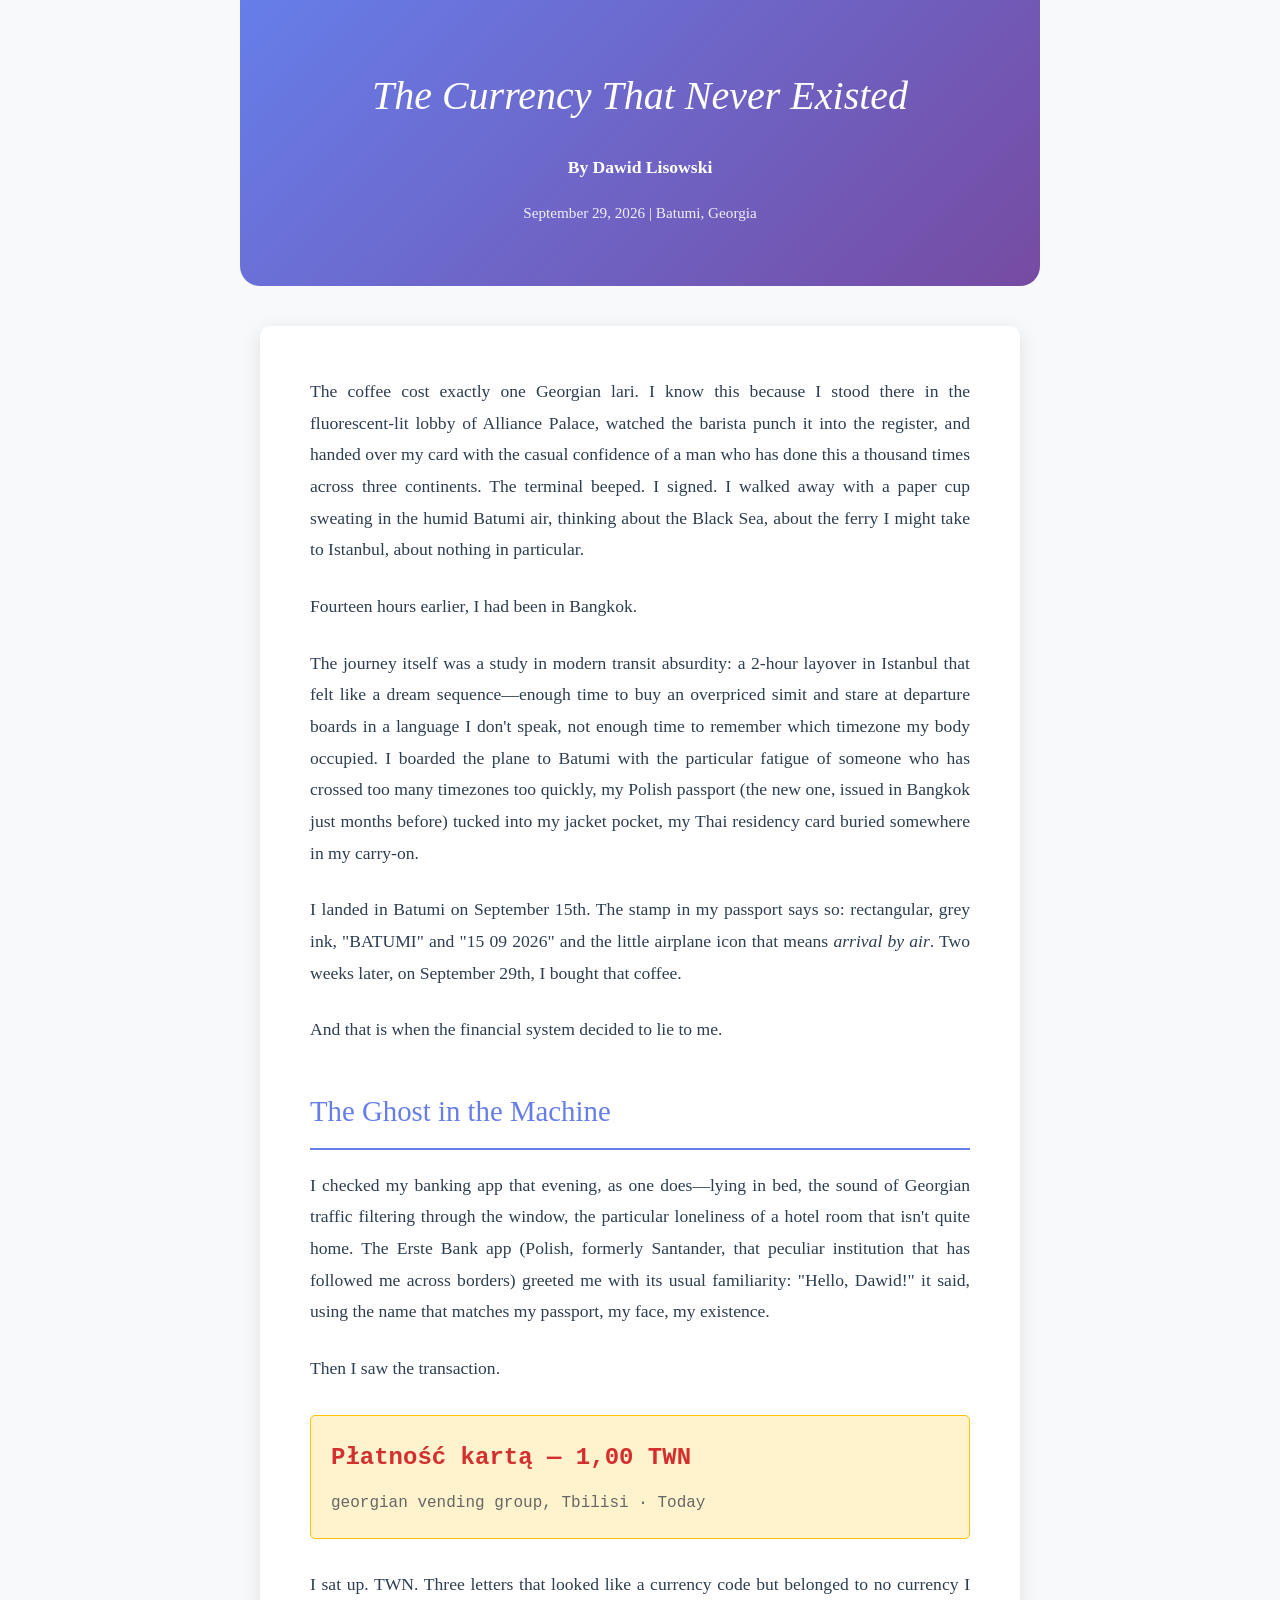
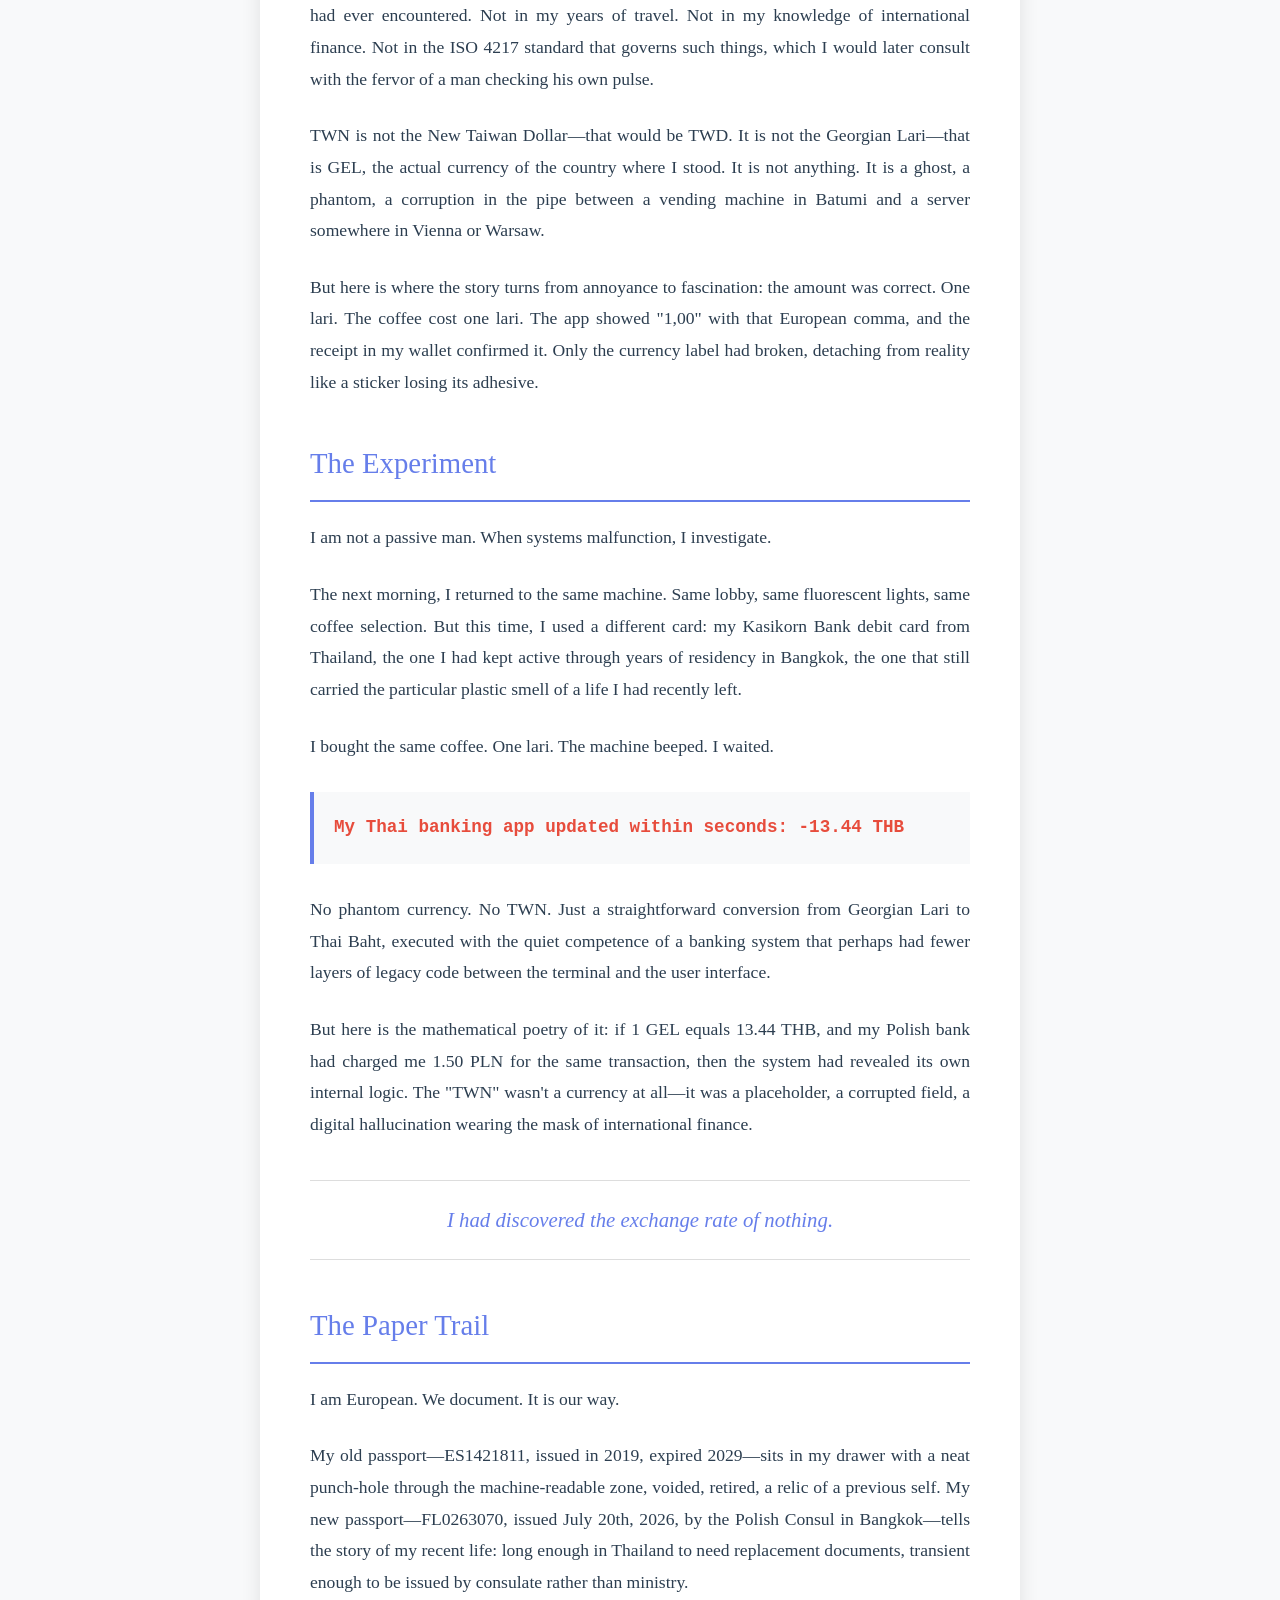
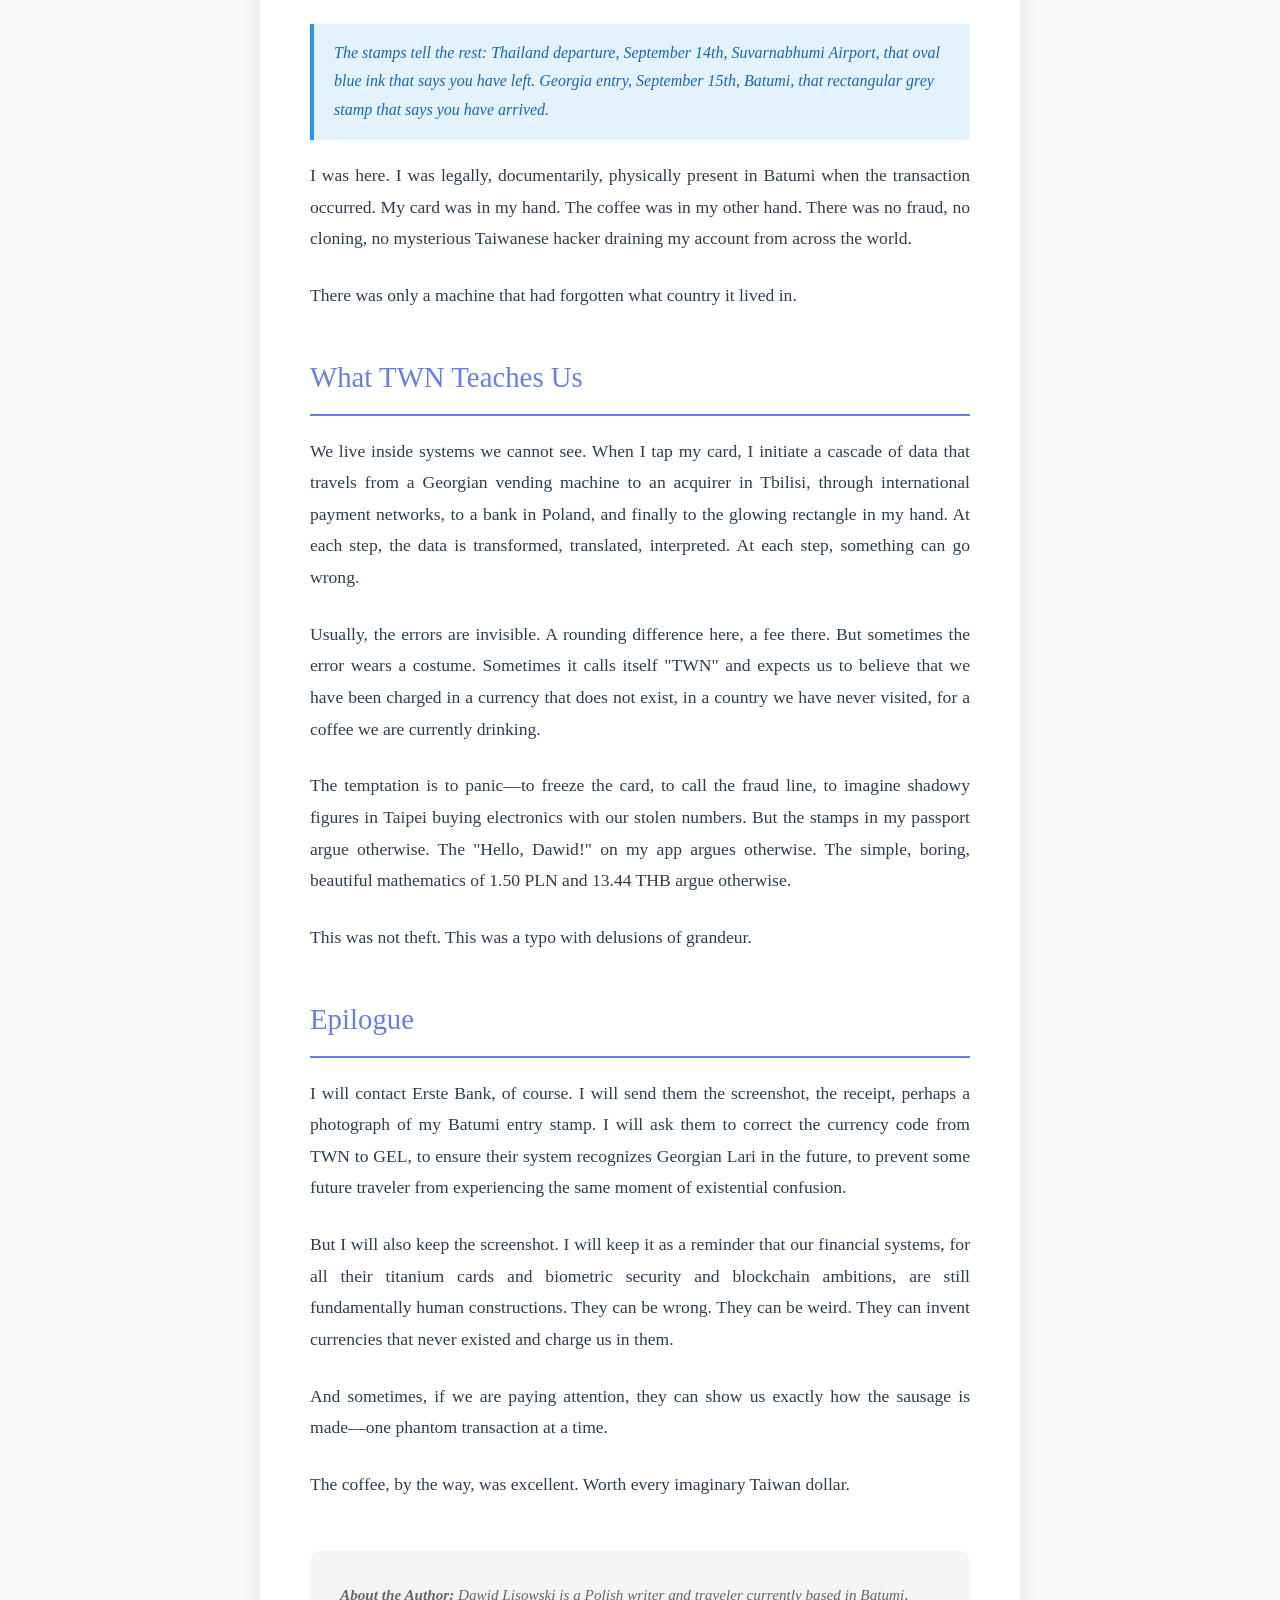
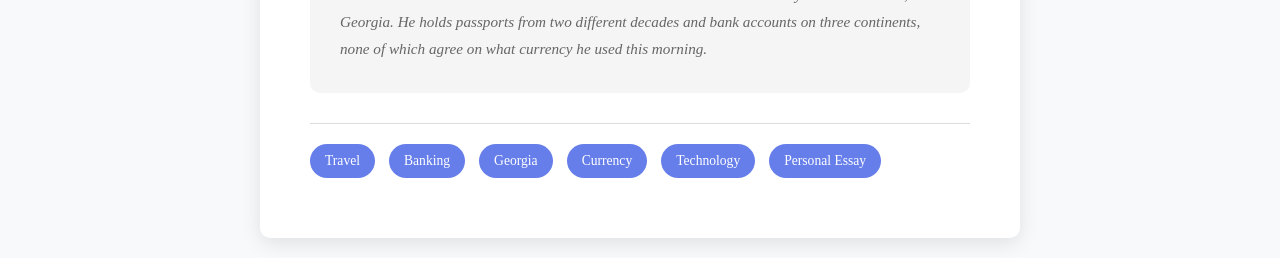
==== CurrencyThatNeverExisted.html @ 257485d3 "Create CurrencyThatNeverExisted.html with personal essay Added a new HTML file detailing a personal " ====
<!DOCTYPE html>
<html lang="en">
<head>
    <meta charset="UTF-8">
    <meta name="viewport" content="width=device-width, initial-scale=1.0">
    <title>The Currency That Never Existed - Dawid Lisowski</title>
    <style>
        * {
            margin: 0;
            padding: 0;
            box-sizing: border-box;
        }
        
        body {
            font-family: Georgia, 'Times New Roman', serif;
            line-height: 1.8;
            color: #2c3e50;
            background: #f8f9fa;
            max-width: 800px;
            margin: 0 auto;
            padding: 20px;
        }
        
        .header {
            text-align: center;
            padding: 60px 20px;
            background: linear-gradient(135deg, #667eea 0%, #764ba2 100%);
            color: white;
            margin: -20px -20px 40px -20px;
            border-radius: 0 0 20px 20px;
        }
        
        .header h1 {
            font-size: 2.5em;
            margin-bottom: 10px;
            font-weight: normal;
            font-style: italic;
        }
        
        .header .meta {
            font-size: 0.95em;
            opacity: 0.9;
            margin-top: 15px;
        }
        
        .header .author {
            font-size: 1.1em;
            margin-top: 20px;
            font-weight: bold;
        }
        
        .content {
            background: white;
            padding: 50px;
            border-radius: 10px;
            box-shadow: 0 5px 20px rgba(0,0,0,0.1);
        }
        
        h2 {
            color: #667eea;
            font-size: 1.8em;
            margin: 40px 0 20px 0;
            font-weight: normal;
            border-bottom: 2px solid #667eea;
            padding-bottom: 10px;
        }
        
        p {
            margin-bottom: 25px;
            text-align: justify;
            font-size: 1.1em;
        }
        
        .highlight-box {
            background: #f8f9fa;
            border-left: 4px solid #667eea;
            padding: 20px;
            margin: 30px 0;
            font-family: 'Courier New', monospace;
            font-size: 1.1em;
            color: #e74c3c;
            font-weight: bold;
        }
        
        .transaction-detail {
            background: #fff3cd;
            border: 1px solid #ffc107;
            border-radius: 5px;
            padding: 20px;
            margin: 30px 0;
            font-family: 'Courier New', monospace;
        }
        
        .transaction-detail .amount {
            font-size: 1.5em;
            color: #d32f2f;
            font-weight: bold;
        }
        
        .transaction-detail .merchant {
            color: #666;
            margin-top: 10px;
        }
        
        .stamp-reference {
            background: #e3f2fd;
            border-left: 4px solid #2196f3;
            padding: 15px 20px;
            margin: 20px 0;
            font-style: italic;
            color: #1565c0;
        }
        
        .pull-quote {
            font-size: 1.3em;
            font-style: italic;
            color: #667eea;
            text-align: center;
            margin: 40px 0;
            padding: 20px;
            border-top: 1px solid #ddd;
            border-bottom: 1px solid #ddd;
        }
        
        .author-bio {
            background: #f5f5f5;
            padding: 30px;
            margin-top: 50px;
            border-radius: 10px;
            font-size: 0.95em;
            color: #666;
            font-style: italic;
        }
        
        .tags {
            margin-top: 30px;
            padding-top: 20px;
            border-top: 1px solid #ddd;
        }
        
        .tag {
            display: inline-block;
            background: #667eea;
            color: white;
            padding: 5px 15px;
            border-radius: 20px;
            font-size: 0.85em;
            margin-right: 10px;
            margin-bottom: 10px;
        }
        
        @media (max-width: 600px) {
            .content {
                padding: 30px 20px;
            }
            
            .header h1 {
                font-size: 1.8em;
            }
            
            body {
                padding: 10px;
            }
        }
    </style>
</head>
<body>
    <div class="header">
        <h1>The Currency That Never Existed</h1>
        <div class="author">By Dawid Lisowski</div>
        <div class="meta">September 29, 2026 | Batumi, Georgia</div>
    </div>
    
    <div class="content">
        <p>The coffee cost exactly one Georgian lari. I know this because I stood there in the fluorescent-lit lobby of Alliance Palace, watched the barista punch it into the register, and handed over my card with the casual confidence of a man who has done this a thousand times across three continents. The terminal beeped. I signed. I walked away with a paper cup sweating in the humid Batumi air, thinking about the Black Sea, about the ferry I might take to Istanbul, about nothing in particular.</p>
        
        <p>Fourteen hours earlier, I had been in Bangkok.</p>
        
        <p>The journey itself was a study in modern transit absurdity: a 2-hour layover in Istanbul that felt like a dream sequence—enough time to buy an overpriced simit and stare at departure boards in a language I don't speak, not enough time to remember which timezone my body occupied. I boarded the plane to Batumi with the particular fatigue of someone who has crossed too many timezones too quickly, my Polish passport (the new one, issued in Bangkok just months before) tucked into my jacket pocket, my Thai residency card buried somewhere in my carry-on.</p>
        
        <p>I landed in Batumi on September 15th. The stamp in my passport says so: rectangular, grey ink, "BATUMI" and "15 09 2026" and the little airplane icon that means <em>arrival by air</em>. Two weeks later, on September 29th, I bought that coffee.</p>
        
        <p>And that is when the financial system decided to lie to me.</p>
        
        <h2>The Ghost in the Machine</h2>
        
        <p>I checked my banking app that evening, as one does—lying in bed, the sound of Georgian traffic filtering through the window, the particular loneliness of a hotel room that isn't quite home. The Erste Bank app (Polish, formerly Santander, that peculiar institution that has followed me across borders) greeted me with its usual familiarity: "Hello, Dawid!" it said, using the name that matches my passport, my face, my existence.</p>
        
        <p>Then I saw the transaction.</p>
        
        <div class="transaction-detail">
            <div class="amount">Płatność kartą — 1,00 TWN</div>
            <div class="merchant">georgian vending group, Tbilisi · Today</div>
        </div>
        
        <p>I sat up. TWN. Three letters that looked like a currency code but belonged to no currency I had ever encountered. Not in my years of travel. Not in my knowledge of international finance. Not in the ISO 4217 standard that governs such things, which I would later consult with the fervor of a man checking his own pulse.</p>
        
        <p>TWN is not the New Taiwan Dollar—that would be TWD. It is not the Georgian Lari—that is GEL, the actual currency of the country where I stood. It is not anything. It is a ghost, a phantom, a corruption in the pipe between a vending machine in Batumi and a server somewhere in Vienna or Warsaw.</p>
        
        <p>But here is where the story turns from annoyance to fascination: the amount was correct. One lari. The coffee cost one lari. The app showed "1,00" with that European comma, and the receipt in my wallet confirmed it. Only the currency label had broken, detaching from reality like a sticker losing its adhesive.</p>
        
        <h2>The Experiment</h2>
        
        <p>I am not a passive man. When systems malfunction, I investigate.</p>
        
        <p>The next morning, I returned to the same machine. Same lobby, same fluorescent lights, same coffee selection. But this time, I used a different card: my Kasikorn Bank debit card from Thailand, the one I had kept active through years of residency in Bangkok, the one that still carried the particular plastic smell of a life I had recently left.</p>
        
        <p>I bought the same coffee. One lari. The machine beeped. I waited.</p>
        
        <div class="highlight-box">
            My Thai banking app updated within seconds: -13.44 THB
        </div>
        
        <p>No phantom currency. No TWN. Just a straightforward conversion from Georgian Lari to Thai Baht, executed with the quiet competence of a banking system that perhaps had fewer layers of legacy code between the terminal and the user interface.</p>
        
        <p>But here is the mathematical poetry of it: if 1 GEL equals 13.44 THB, and my Polish bank had charged me 1.50 PLN for the same transaction, then the system had revealed its own internal logic. The "TWN" wasn't a currency at all—it was a placeholder, a corrupted field, a digital hallucination wearing the mask of international finance.</p>
        
        <div class="pull-quote">
            I had discovered the exchange rate of nothing.
        </div>
        
        <h2>The Paper Trail</h2>
        
        <p>I am European. We document. It is our way.</p>
        
        <p>My old passport—ES1421811, issued in 2019, expired 2029—sits in my drawer with a neat punch-hole through the machine-readable zone, voided, retired, a relic of a previous self. My new passport—FL0263070, issued July 20th, 2026, by the Polish Consul in Bangkok—tells the story of my recent life: long enough in Thailand to need replacement documents, transient enough to be issued by consulate rather than ministry.</p>
        
        <div class="stamp-reference">
            The stamps tell the rest: Thailand departure, September 14th, Suvarnabhumi Airport, that oval blue ink that says <em>you have left</em>. Georgia entry, September 15th, Batumi, that rectangular grey stamp that says <em>you have arrived</em>.
        </div>
        
        <p>I was here. I was legally, documentarily, physically present in Batumi when the transaction occurred. My card was in my hand. The coffee was in my other hand. There was no fraud, no cloning, no mysterious Taiwanese hacker draining my account from across the world.</p>
        
        <p>There was only a machine that had forgotten what country it lived in.</p>
        
        <h2>What TWN Teaches Us</h2>
        
        <p>We live inside systems we cannot see. When I tap my card, I initiate a cascade of data that travels from a Georgian vending machine to an acquirer in Tbilisi, through international payment networks, to a bank in Poland, and finally to the glowing rectangle in my hand. At each step, the data is transformed, translated, interpreted. At each step, something can go wrong.</p>
        
        <p>Usually, the errors are invisible. A rounding difference here, a fee there. But sometimes the error wears a costume. Sometimes it calls itself "TWN" and expects us to believe that we have been charged in a currency that does not exist, in a country we have never visited, for a coffee we are currently drinking.</p>
        
        <p>The temptation is to panic—to freeze the card, to call the fraud line, to imagine shadowy figures in Taipei buying electronics with our stolen numbers. But the stamps in my passport argue otherwise. The "Hello, Dawid!" on my app argues otherwise. The simple, boring, beautiful mathematics of 1.50 PLN and 13.44 THB argue otherwise.</p>
        
        <p>This was not theft. This was a typo with delusions of grandeur.</p>
        
        <h2>Epilogue</h2>
        
        <p>I will contact Erste Bank, of course. I will send them the screenshot, the receipt, perhaps a photograph of my Batumi entry stamp. I will ask them to correct the currency code from TWN to GEL, to ensure their system recognizes Georgian Lari in the future, to prevent some future traveler from experiencing the same moment of existential confusion.</p>
        
        <p>But I will also keep the screenshot. I will keep it as a reminder that our financial systems, for all their titanium cards and biometric security and blockchain ambitions, are still fundamentally human constructions. They can be wrong. They can be weird. They can invent currencies that never existed and charge us in them.</p>
        
        <p>And sometimes, if we are paying attention, they can show us exactly how the sausage is made—one phantom transaction at a time.</p>
        
        <p>The coffee, by the way, was excellent. Worth every imaginary Taiwan dollar.</p>
        
        <div class="author-bio">
            <strong>About the Author:</strong> Dawid Lisowski is a Polish writer and traveler currently based in Batumi, Georgia. He holds passports from two different decades and bank accounts on three continents, none of which agree on what currency he used this morning.
        </div>
        
        <div class="tags">
            <span class="tag">Travel</span>
            <span class="tag">Banking</span>
            <span class="tag">Georgia</span>
            <span class="tag">Currency</span>
            <span class="tag">Technology</span>
            <span class="tag">Personal Essay</span>
        </div>
    </div>
</body>
</html>
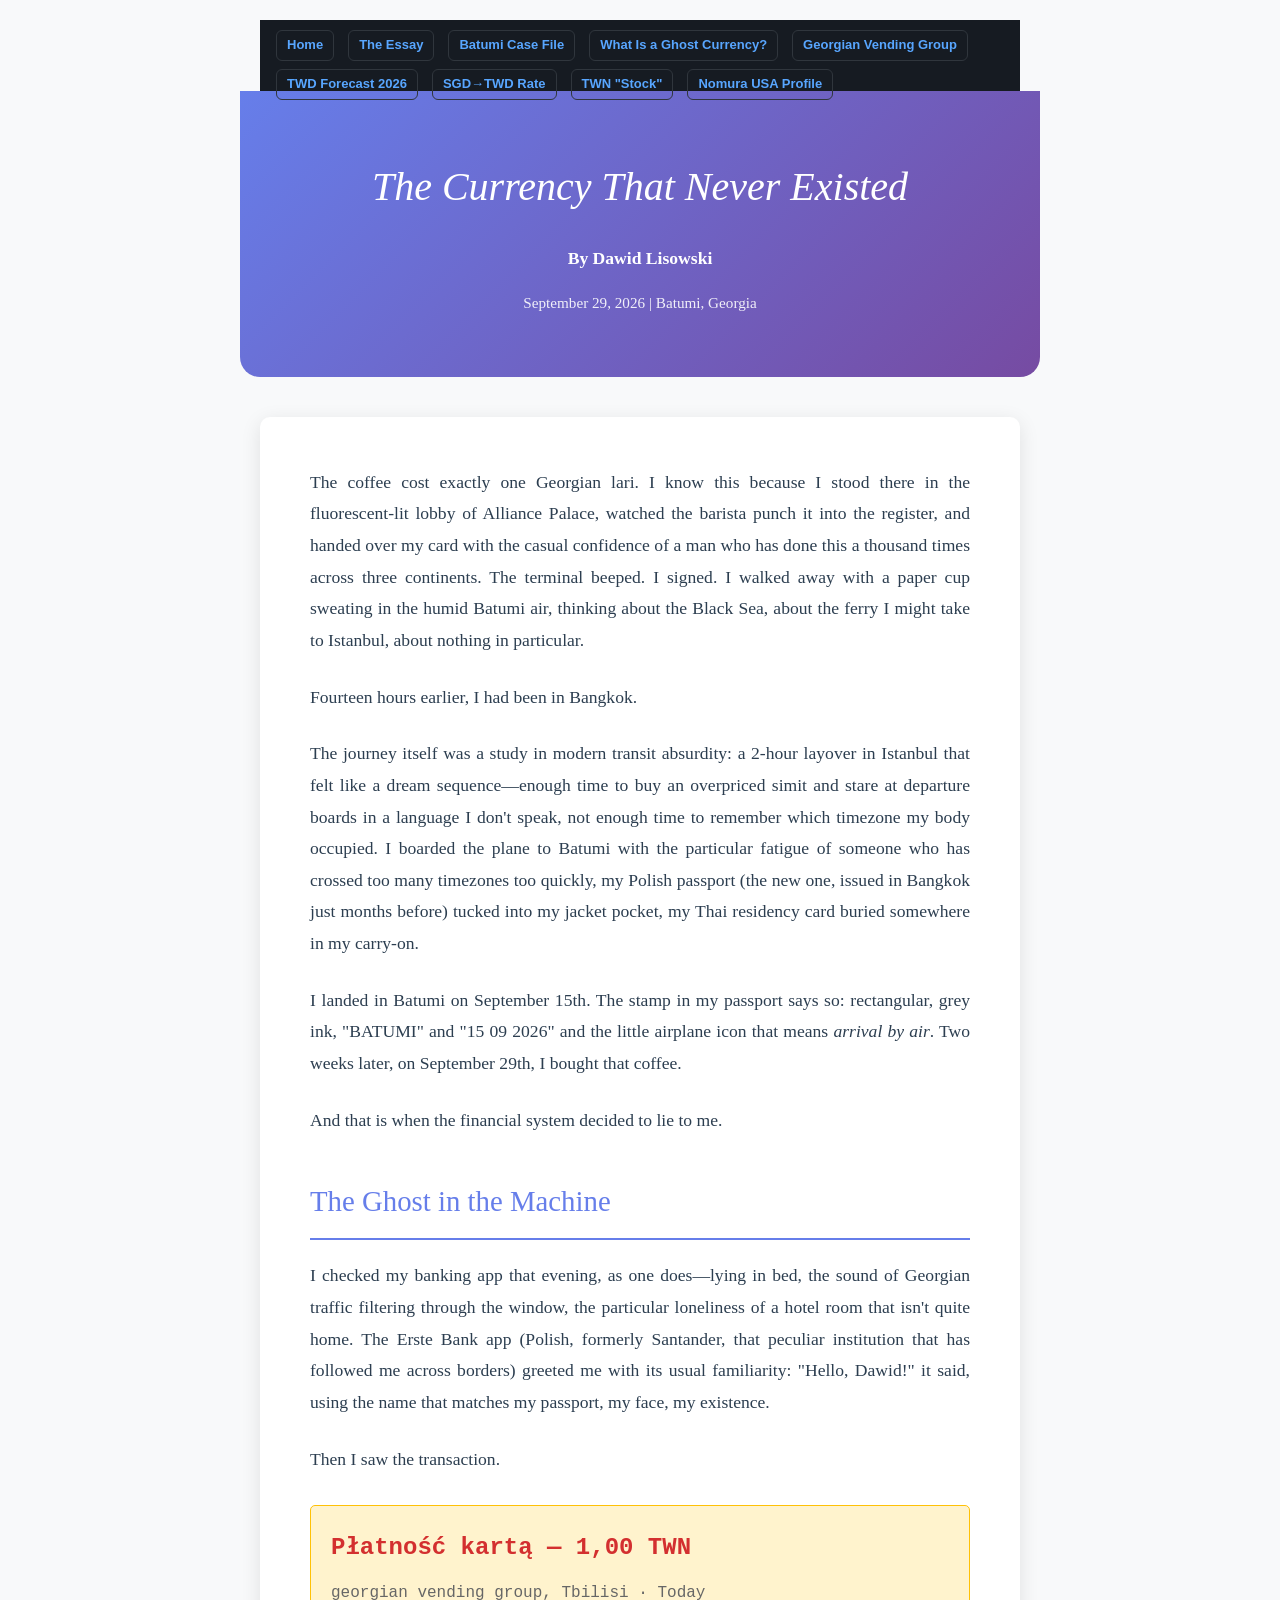
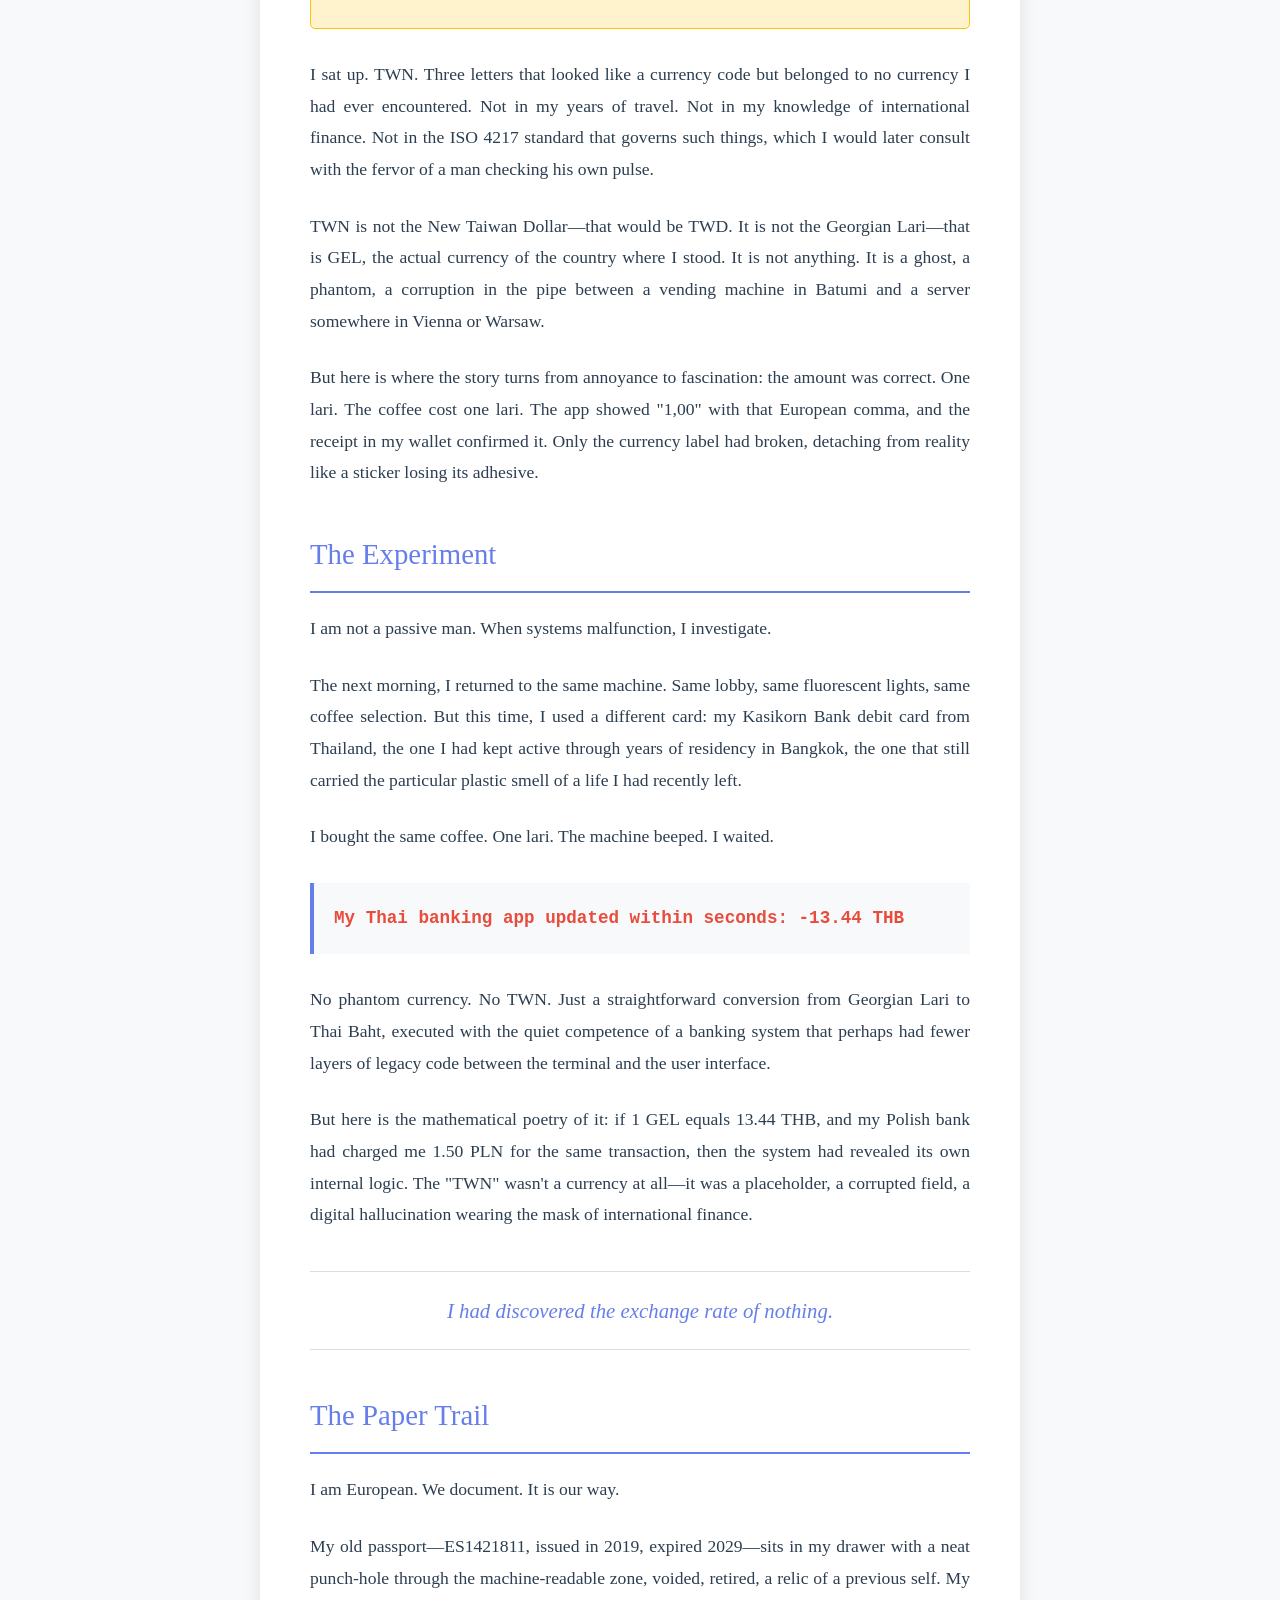
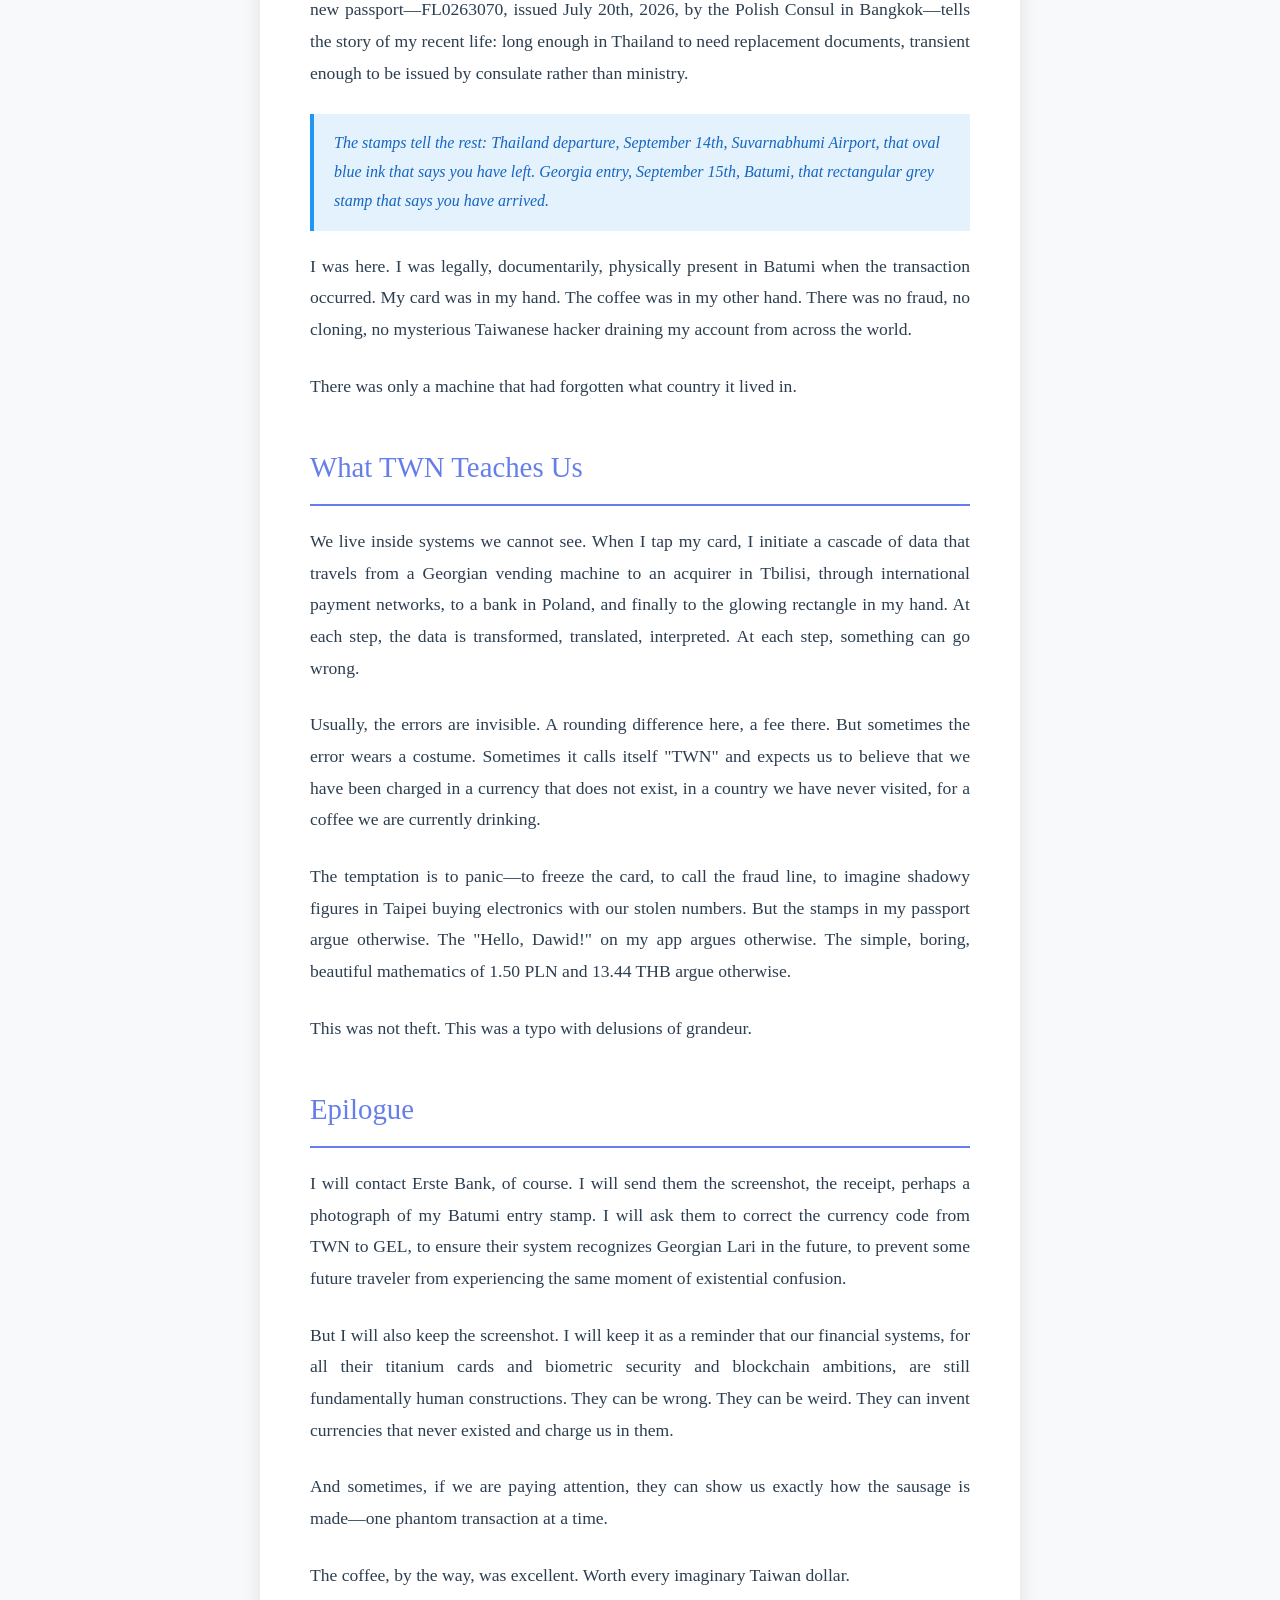
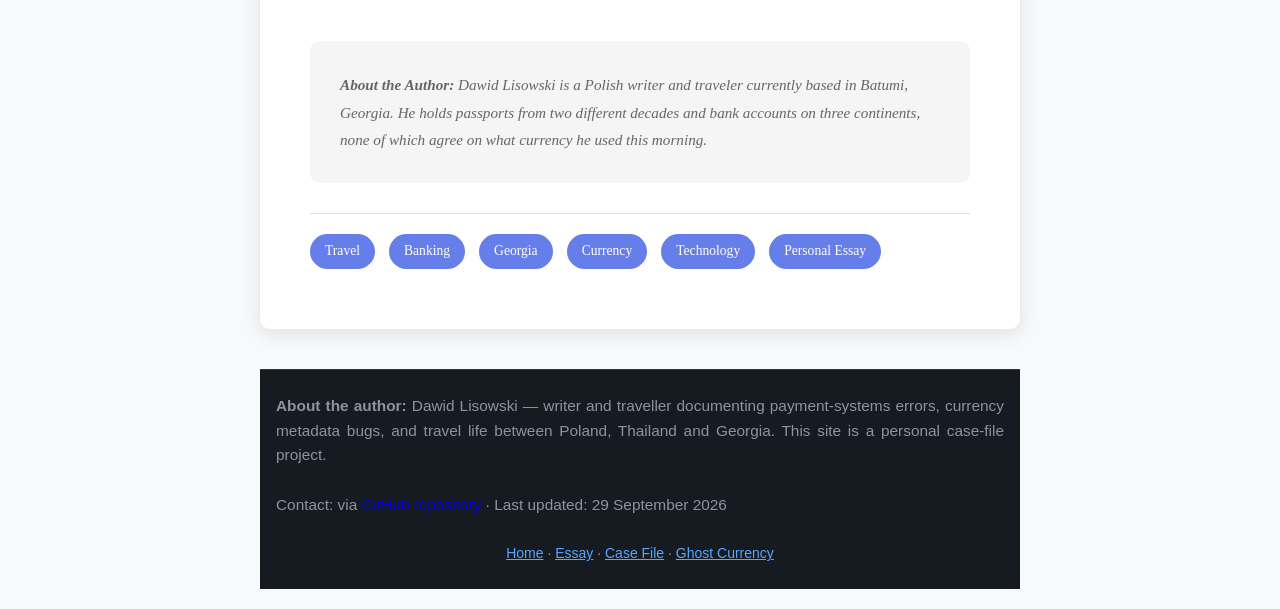
==== commit 41c5e47e: "SEO audit fixes: site-wide nav & internal links (orphan pages), meta descriptions/canonical/lang/vie" ====
--- a/CurrencyThatNeverExisted.html
+++ b/CurrencyThatNeverExisted.html
@@ -1,9 +1,10 @@
 <!DOCTYPE html>
-<html lang="en">
+<html lang="en" lang="en">
 <head>
     <meta charset="UTF-8">
     <meta name="viewport" content="width=device-width, initial-scale=1.0">
     <title>The Currency That Never Existed - Dawid Lisowski</title>
+<link rel="canonical" href="https://dawidmillenium-design.github.io/Newtaiwandollargeorgia/CurrencyThatNeverExisted.html">
     <style>
         * {
             margin: 0;
@@ -165,6 +166,23 @@
     </style>
 </head>
 <body>
+<style>
+.audit-nav{display:flex;flex-wrap:wrap;gap:8px 14px;padding:10px 16px;background:#161b22;border-bottom:1px solid #30363d;font:600 13px/1.6 -apple-system,BlinkMacSystemFont,"Segoe UI",Roboto,Arial,sans-serif;}
+.audit-nav a{color:#58a6ff;text-decoration:none;padding:4px 10px;border-radius:6px;border:1px solid #30363d;}
+.audit-nav a:hover{background:#1f6feb;color:#fff;}
+@media print{.audit-nav{display:none;}}
+</style>
+<nav class="audit-nav" aria-label="Site navigation">
+<a href="/index.html">Home</a>
+<a href="/CurrencyThatNeverExisted.html">The Essay</a>
+<a href="/TheGhostCurrencyofBatumi.html">Batumi Case File</a>
+<a href="/WhatIsGhostCurrency.html">What Is a Ghost Currency?</a>
+<a href="/GeorgianVendingGroupLLC.html">Georgian Vending Group</a>
+<a href="/NewTaiwanDollarForecast2026.html">TWD Forecast 2026</a>
+<a href="/SGDtoTaiwanDollar.html">SGD→TWD Rate</a>
+<a href="/TWNStockPriceLive.html">TWN "Stock"</a>
+<a href="/NomuraAssetManagementUSAInc.html">Nomura USA Profile</a>
+</nav>
     <div class="header">
         <h1>The Currency That Never Existed</h1>
         <div class="author">By Dawid Lisowski</div>
@@ -266,5 +284,10 @@
             <span class="tag">Personal Essay</span>
         </div>
     </div>
+<footer class="audit-footer" style="margin-top:40px;padding:24px 16px;border-top:1px solid #30363d;background:#161b22;color:#8b949e;font:14px/1.6 -apple-system,BlinkMacSystemFont,'Segoe UI',Roboto,Arial,sans-serif;text-align:center;">
+<p><strong>About the author:</strong> Dawid Lisowski — writer and traveller documenting payment-systems errors, currency metadata bugs, and travel life between Poland, Thailand and Georgia. This site is a personal case-file project.</p>
+<p>Contact: via <a href="https://github.com/dawidmillenium-design/Newtaiwandollargeorgia" rel="nofollow noopener" target="_blank">GitHub repository</a> · Last updated: 29 September 2026</p>
+<nav style="margin-top:10px;"><a href="/index.html" style="color:#58a6ff;">Home</a> · <a href="/CurrencyThatNeverExisted.html" style="color:#58a6ff;">Essay</a> · <a href="/TheGhostCurrencyofBatumi.html" style="color:#58a6ff;">Case File</a> · <a href="/WhatIsGhostCurrency.html" style="color:#58a6ff;">Ghost Currency</a></nav>
+</footer>
 </body>
 </html>
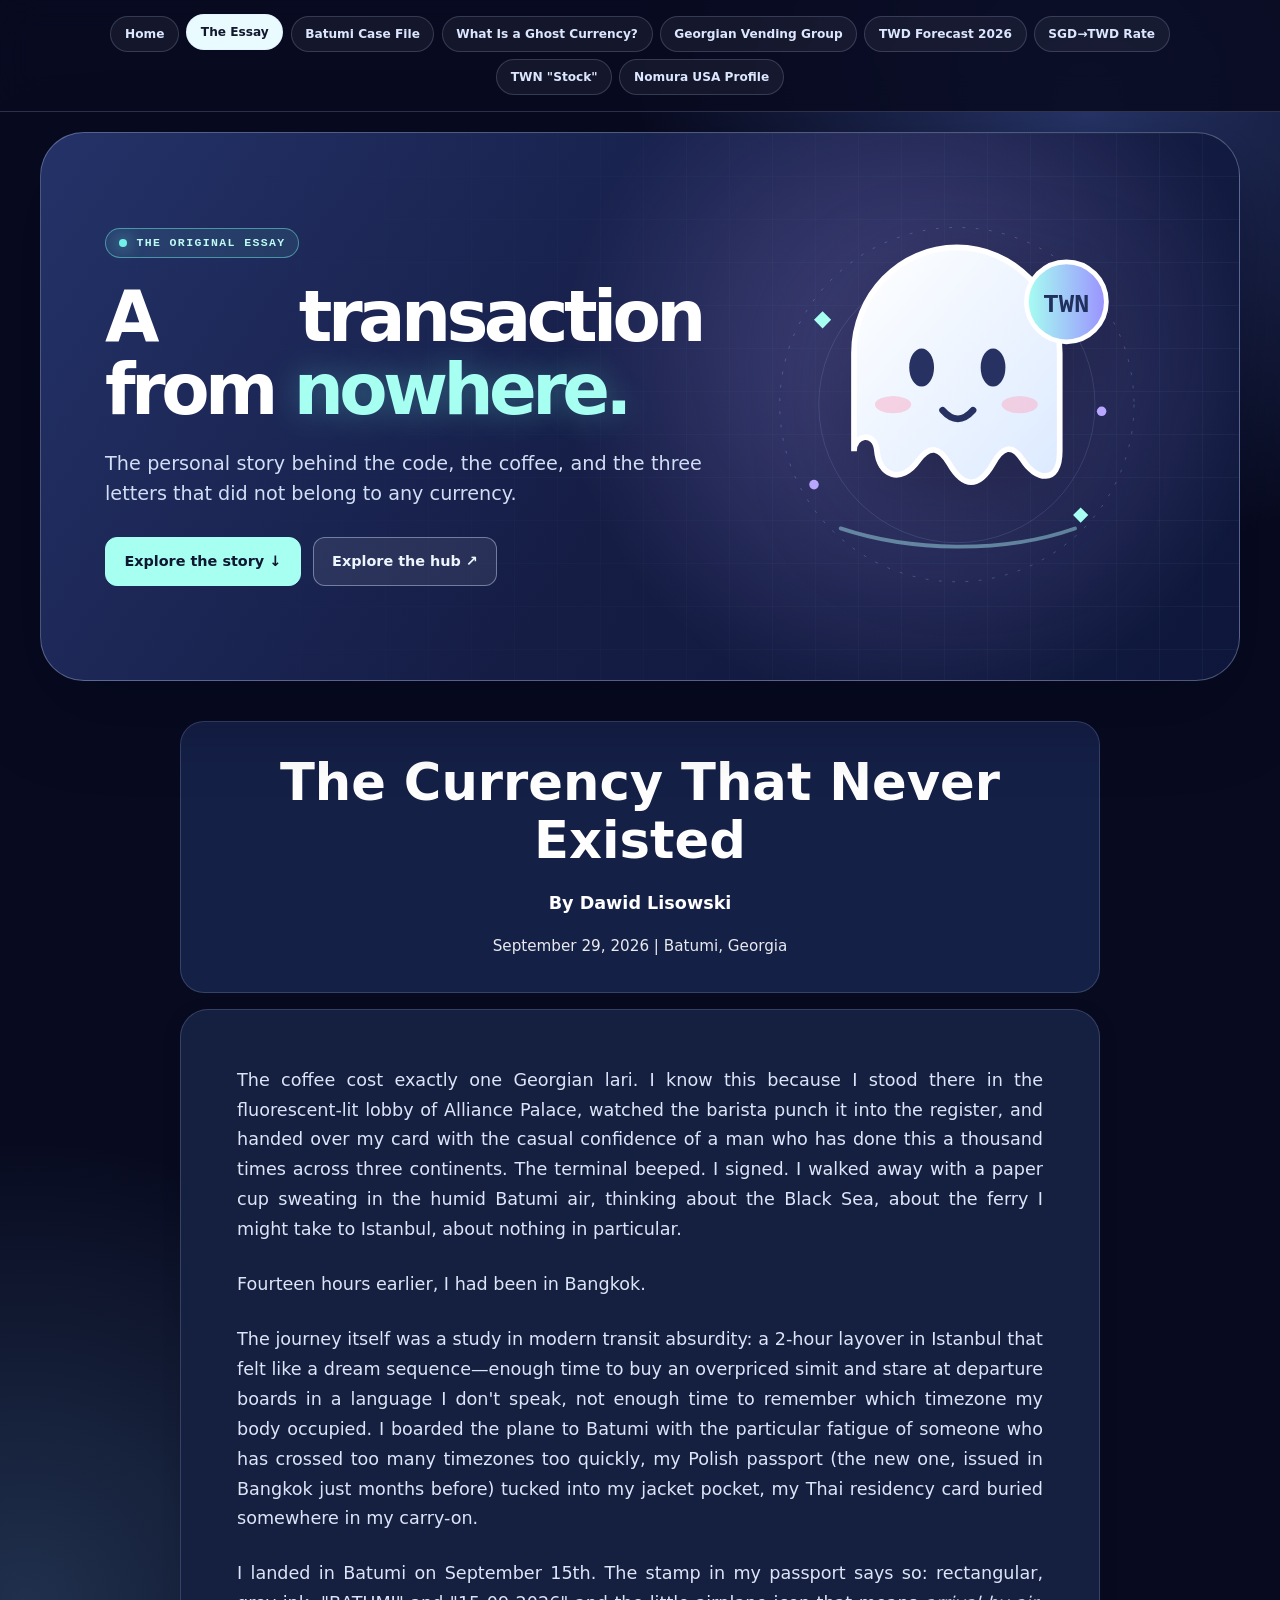
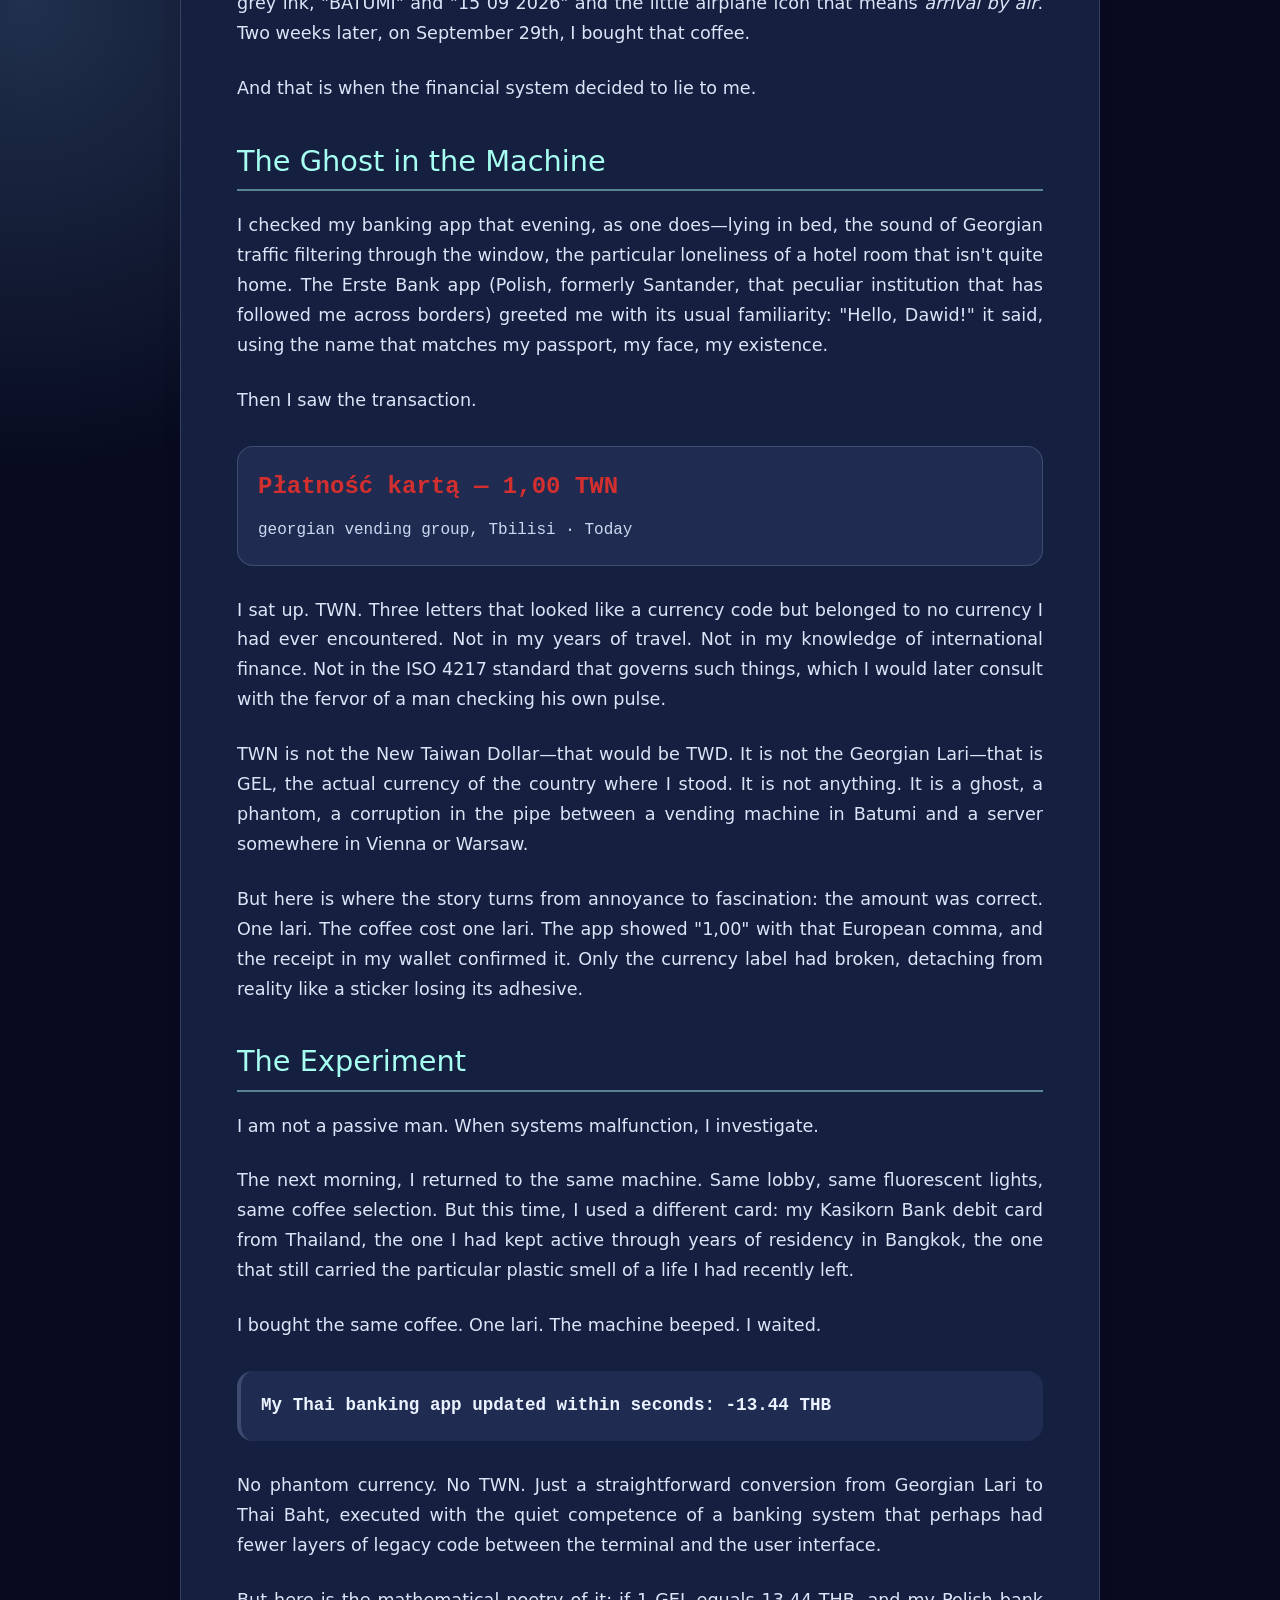
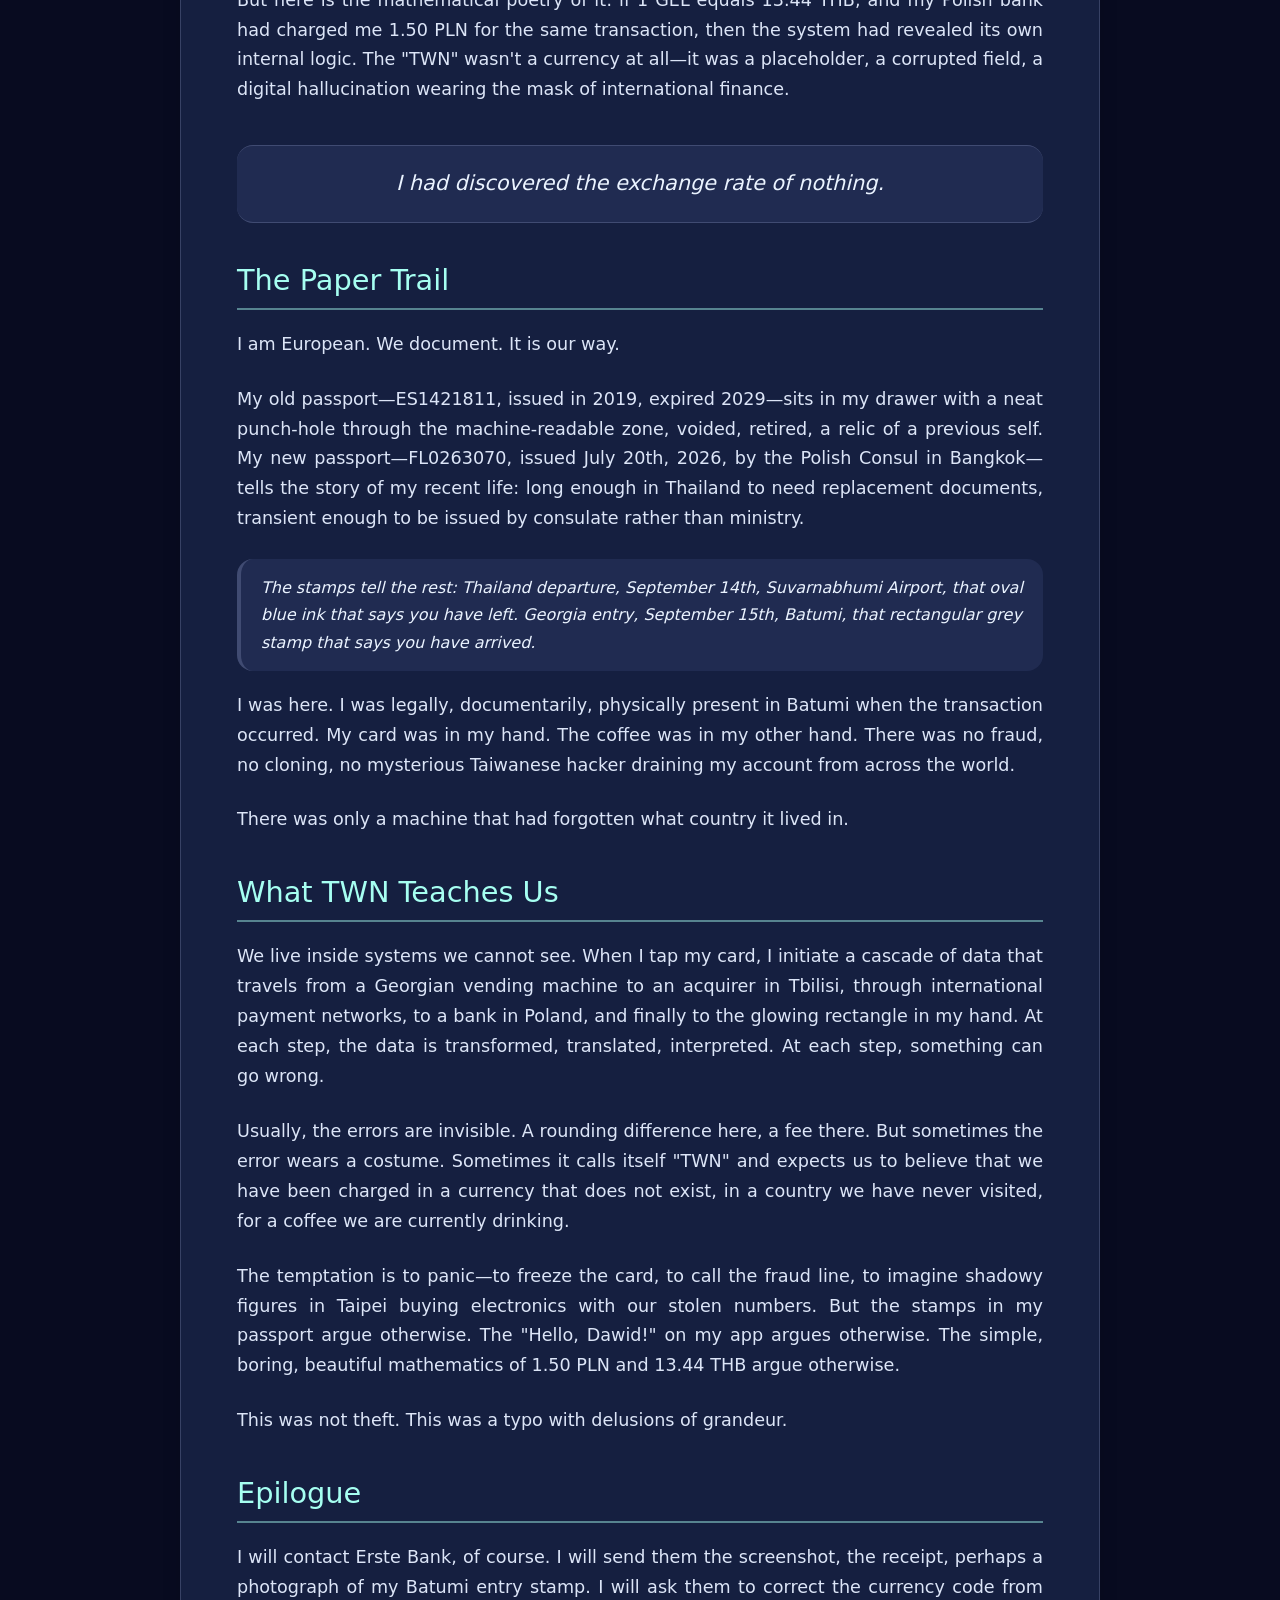
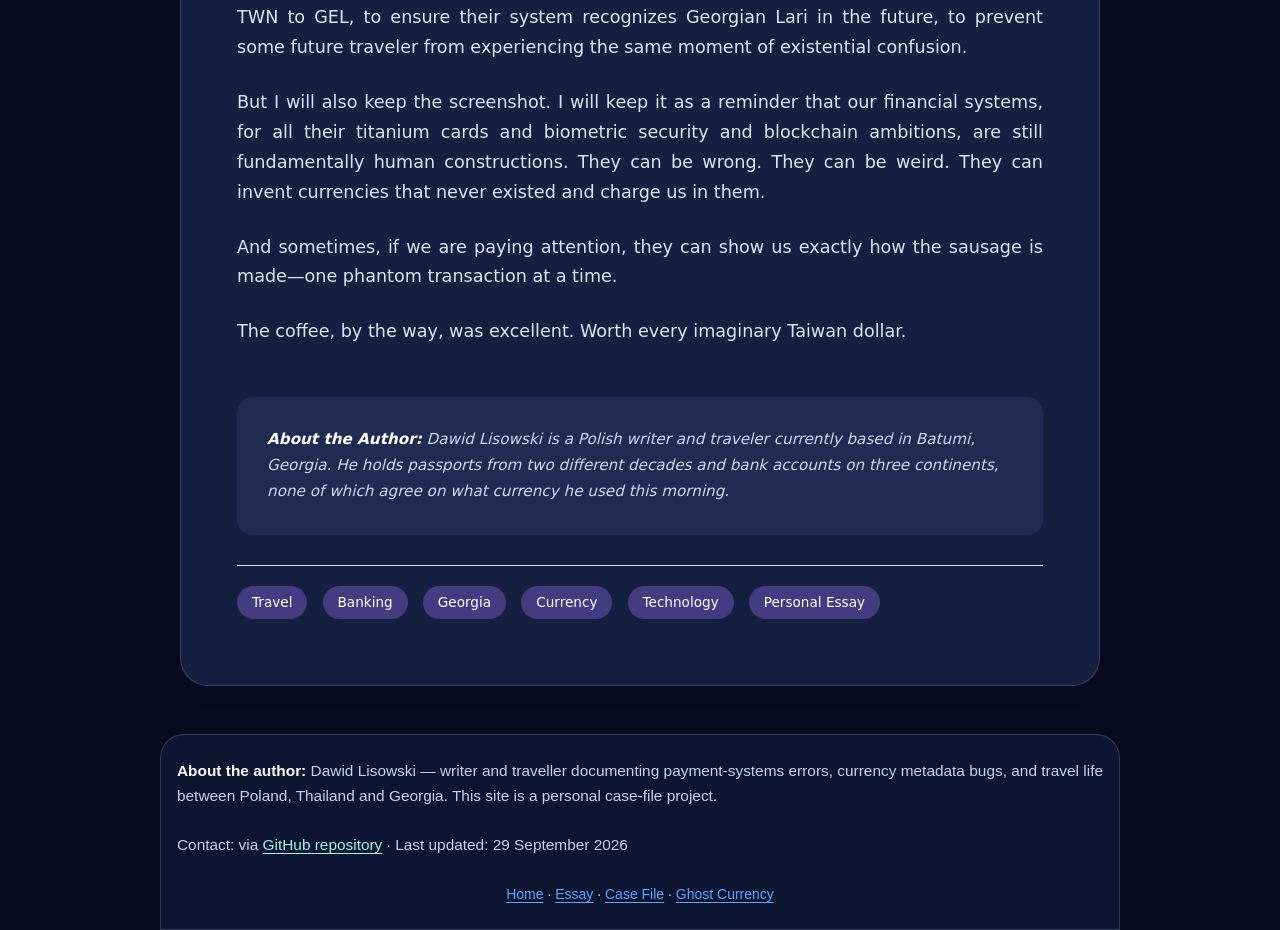
==== commit 281e8bd9: "Redesign all pages with ghost cloud crypto theme" ====
--- a/CurrencyThatNeverExisted.html
+++ b/CurrencyThatNeverExisted.html
@@ -164,8 +164,9 @@
             }
         }
     </style>
+<link rel="stylesheet" href="https://dawidmillenium-design.github.io/Newtaiwandollargeorgia/ghost-cloud.css">
 </head>
-<body>
+<body class="ghost-theme">
 <style>
 .audit-nav{display:flex;flex-wrap:wrap;gap:8px 14px;padding:10px 16px;background:#161b22;border-bottom:1px solid #30363d;font:600 13px/1.6 -apple-system,BlinkMacSystemFont,"Segoe UI",Roboto,Arial,sans-serif;}
 .audit-nav a{color:#58a6ff;text-decoration:none;padding:4px 10px;border-radius:6px;border:1px solid #30363d;}
@@ -173,16 +174,20 @@
 @media print{.audit-nav{display:none;}}
 </style>
 <nav class="audit-nav" aria-label="Site navigation">
-<a href="/index.html">Home</a>
-<a href="/CurrencyThatNeverExisted.html">The Essay</a>
-<a href="/TheGhostCurrencyofBatumi.html">Batumi Case File</a>
-<a href="/WhatIsGhostCurrency.html">What Is a Ghost Currency?</a>
-<a href="/GeorgianVendingGroupLLC.html">Georgian Vending Group</a>
-<a href="/NewTaiwanDollarForecast2026.html">TWD Forecast 2026</a>
-<a href="/SGDtoTaiwanDollar.html">SGD→TWD Rate</a>
-<a href="/TWNStockPriceLive.html">TWN "Stock"</a>
-<a href="/NomuraAssetManagementUSAInc.html">Nomura USA Profile</a>
+<a href="https://dawidmillenium-design.github.io/Newtaiwandollargeorgia/index.html">Home</a>
+<a href="https://dawidmillenium-design.github.io/Newtaiwandollargeorgia/CurrencyThatNeverExisted.html" aria-current="page">The Essay</a>
+<a href="https://dawidmillenium-design.github.io/Newtaiwandollargeorgia/TheGhostCurrencyofBatumi.html">Batumi Case File</a>
+<a href="https://dawidmillenium-design.github.io/Newtaiwandollargeorgia/WhatIsGhostCurrency.html">What Is a Ghost Currency?</a>
+<a href="https://dawidmillenium-design.github.io/Newtaiwandollargeorgia/GeorgianVendingGroupLLC.html">Georgian Vending Group</a>
+<a href="https://dawidmillenium-design.github.io/Newtaiwandollargeorgia/NewTaiwanDollarForecast2026.html">TWD Forecast 2026</a>
+<a href="https://dawidmillenium-design.github.io/Newtaiwandollargeorgia/SGDtoTaiwanDollar.html">SGD→TWD Rate</a>
+<a href="https://dawidmillenium-design.github.io/Newtaiwandollargeorgia/TWNStockPriceLive.html">TWN "Stock"</a>
+<a href="https://dawidmillenium-design.github.io/Newtaiwandollargeorgia/NomuraAssetManagementUSAInc.html">Nomura USA Profile</a>
 </nav>
+<a class="ghost-skip" href="#story">Skip to content</a>
+<section class="ghost-hero" aria-label="Site introduction"><div class="ghost-copy"><p class="ghost-eyebrow">THE ORIGINAL ESSAY</p><p class="ghost-title">A transaction from <em>nowhere.</em></p><p class="ghost-lead">The personal story behind the code, the coffee, and the three letters that did not belong to any currency.</p><div class="ghost-actions"><a href="#story">Explore the story ↓</a><a href="https://dawidmillenium-design.github.io/Newtaiwandollargeorgia/index.html">Explore the hub ↗</a></div></div><div class="ghost-art" aria-hidden="true"><svg viewBox="0 0 420 440" xmlns="http://www.w3.org/2000/svg"><defs><linearGradient id="ghost-fill" x1="0" y1="0" x2="1" y2="1"><stop stop-color="#fff"/><stop offset="1" stop-color="#dceaff"/></linearGradient><linearGradient id="coin-fill" x1="0" x2="1"><stop stop-color="#a6fff1"/><stop offset="1" stop-color="#9b91ff"/></linearGradient></defs><circle cx="213" cy="218" r="186" fill="none" stroke="#b5c9ff" stroke-opacity=".26" stroke-dasharray="3 11"/><circle cx="213" cy="218" r="145" fill="none" stroke="#b5c9ff" stroke-opacity=".15"/><path d="M105 267V164c0-61 48-111 108-111s108 50 108 111v103c0 36-26 30-39 9-11-17-21-14-31 4-15 26-31 26-46 0-10-17-20-20-32-4-19 27-42 16-44-10-2-20-24-17-24 1Z" fill="url(#ghost-fill)" stroke="#fff" stroke-width="6"/><ellipse cx="176" cy="179" rx="13" ry="20" fill="#273263"/><ellipse cx="251" cy="179" rx="13" ry="20" fill="#273263"/><path d="M198 224q16 18 32 0" fill="none" stroke="#273263" stroke-linecap="round" stroke-width="7"/><ellipse cx="146" cy="218" rx="19" ry="9" fill="#f7b9d1" opacity=".6"/><ellipse cx="279" cy="218" rx="19" ry="9" fill="#f7b9d1" opacity=".6"/><circle cx="328" cy="110" r="42" fill="url(#coin-fill)" stroke="#fff" stroke-width="5"/><text x="328" y="121" text-anchor="middle" font-family="ui-monospace,monospace" font-size="27" font-weight="900" fill="#20305c">TWN</text><path d="m63 129 9 9 9-9-9-9zM335 334l8 8 8-8-8-8z" fill="#a6fff1"/><circle cx="63" cy="302" r="5" fill="#b8a6ff"/><circle cx="365" cy="225" r="5" fill="#b8a6ff"/><path d="M91 348c72 24 169 27 246 0" fill="none" stroke="#9ddde7" stroke-width="4" stroke-linecap="round" opacity=".5"/></svg></div></section>
+<div id="story"></div>
+
     <div class="header">
         <h1>The Currency That Never Existed</h1>
         <div class="author">By Dawid Lisowski</div>
@@ -287,7 +292,7 @@
 <footer class="audit-footer" style="margin-top:40px;padding:24px 16px;border-top:1px solid #30363d;background:#161b22;color:#8b949e;font:14px/1.6 -apple-system,BlinkMacSystemFont,'Segoe UI',Roboto,Arial,sans-serif;text-align:center;">
 <p><strong>About the author:</strong> Dawid Lisowski — writer and traveller documenting payment-systems errors, currency metadata bugs, and travel life between Poland, Thailand and Georgia. This site is a personal case-file project.</p>
 <p>Contact: via <a href="https://github.com/dawidmillenium-design/Newtaiwandollargeorgia" rel="nofollow noopener" target="_blank">GitHub repository</a> · Last updated: 29 September 2026</p>
-<nav style="margin-top:10px;"><a href="/index.html" style="color:#58a6ff;">Home</a> · <a href="/CurrencyThatNeverExisted.html" style="color:#58a6ff;">Essay</a> · <a href="/TheGhostCurrencyofBatumi.html" style="color:#58a6ff;">Case File</a> · <a href="/WhatIsGhostCurrency.html" style="color:#58a6ff;">Ghost Currency</a></nav>
+<nav style="margin-top:10px;"><a href="https://dawidmillenium-design.github.io/Newtaiwandollargeorgia/index.html" style="color:#58a6ff;">Home</a> · <a href="https://dawidmillenium-design.github.io/Newtaiwandollargeorgia/CurrencyThatNeverExisted.html" style="color:#58a6ff;">Essay</a> · <a href="https://dawidmillenium-design.github.io/Newtaiwandollargeorgia/TheGhostCurrencyofBatumi.html" style="color:#58a6ff;">Case File</a> · <a href="https://dawidmillenium-design.github.io/Newtaiwandollargeorgia/WhatIsGhostCurrency.html" style="color:#58a6ff;">Ghost Currency</a></nav>
 </footer>
 </body>
 </html>
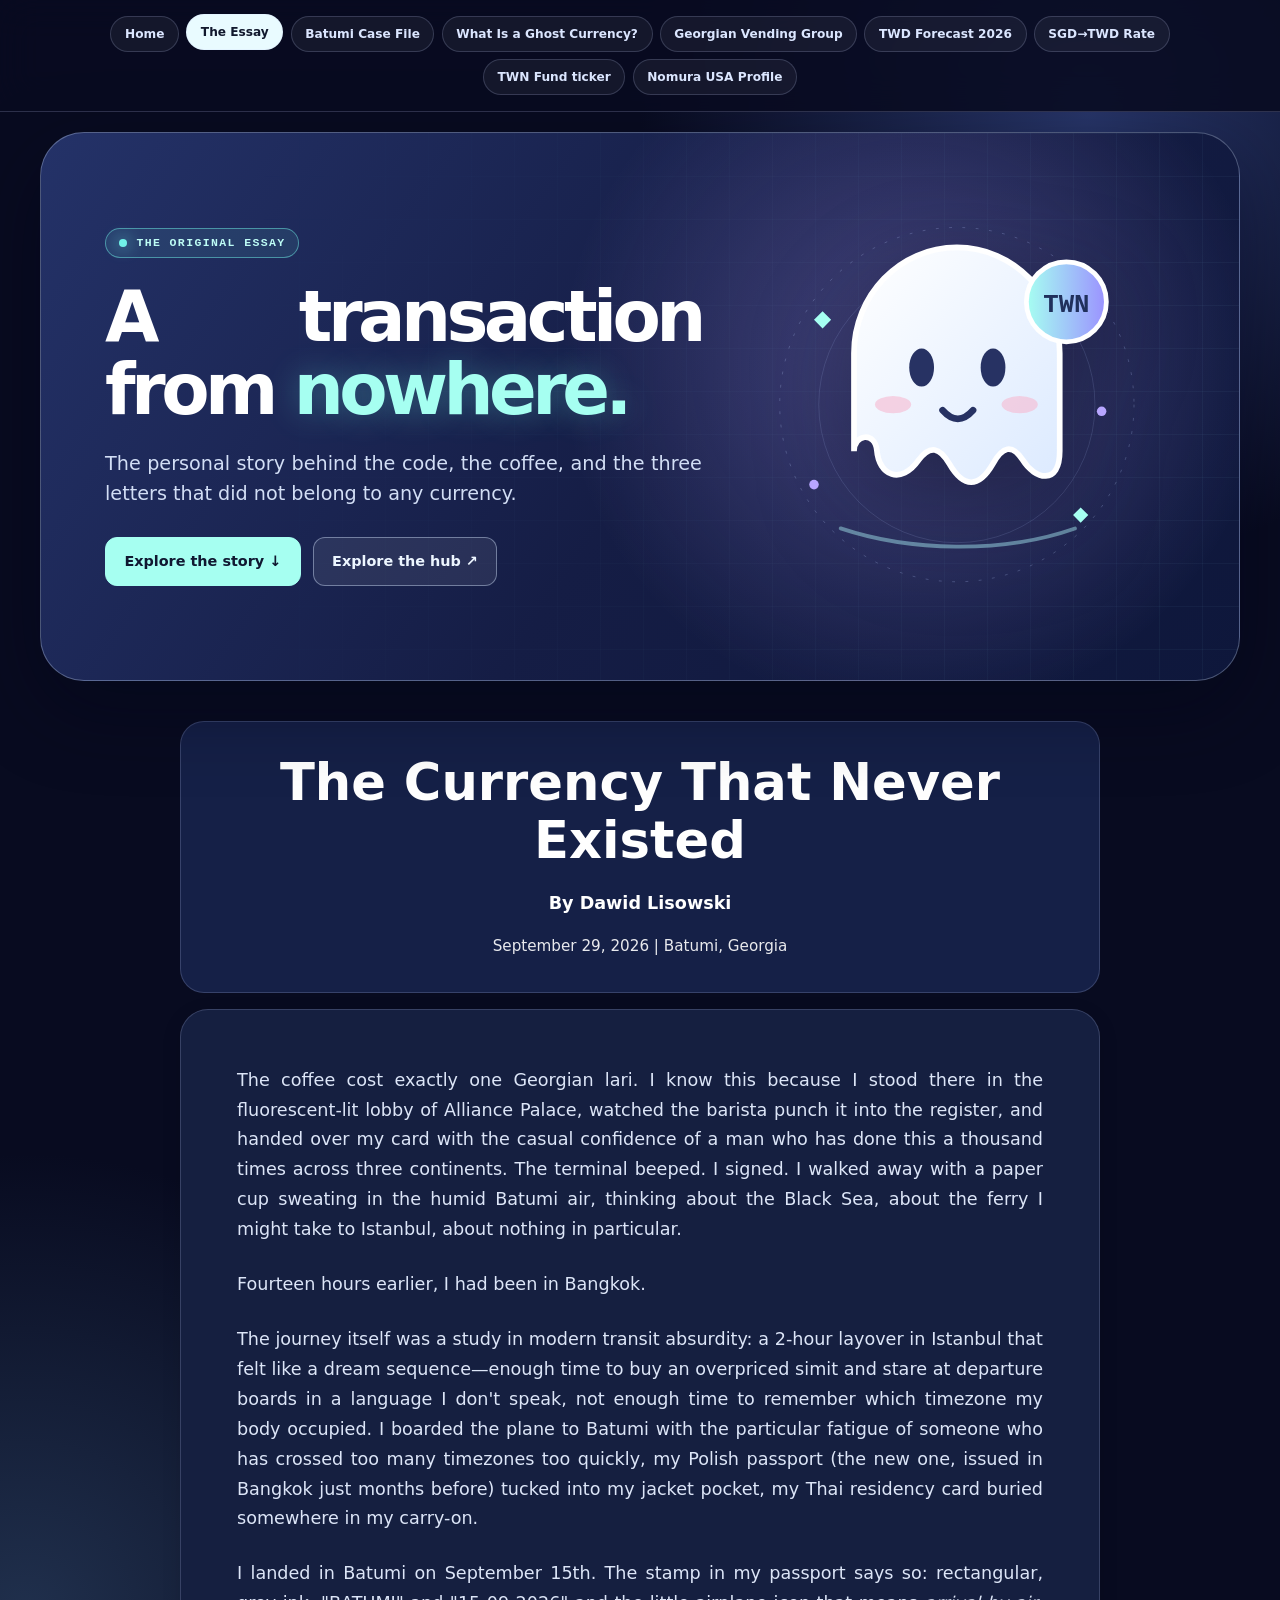
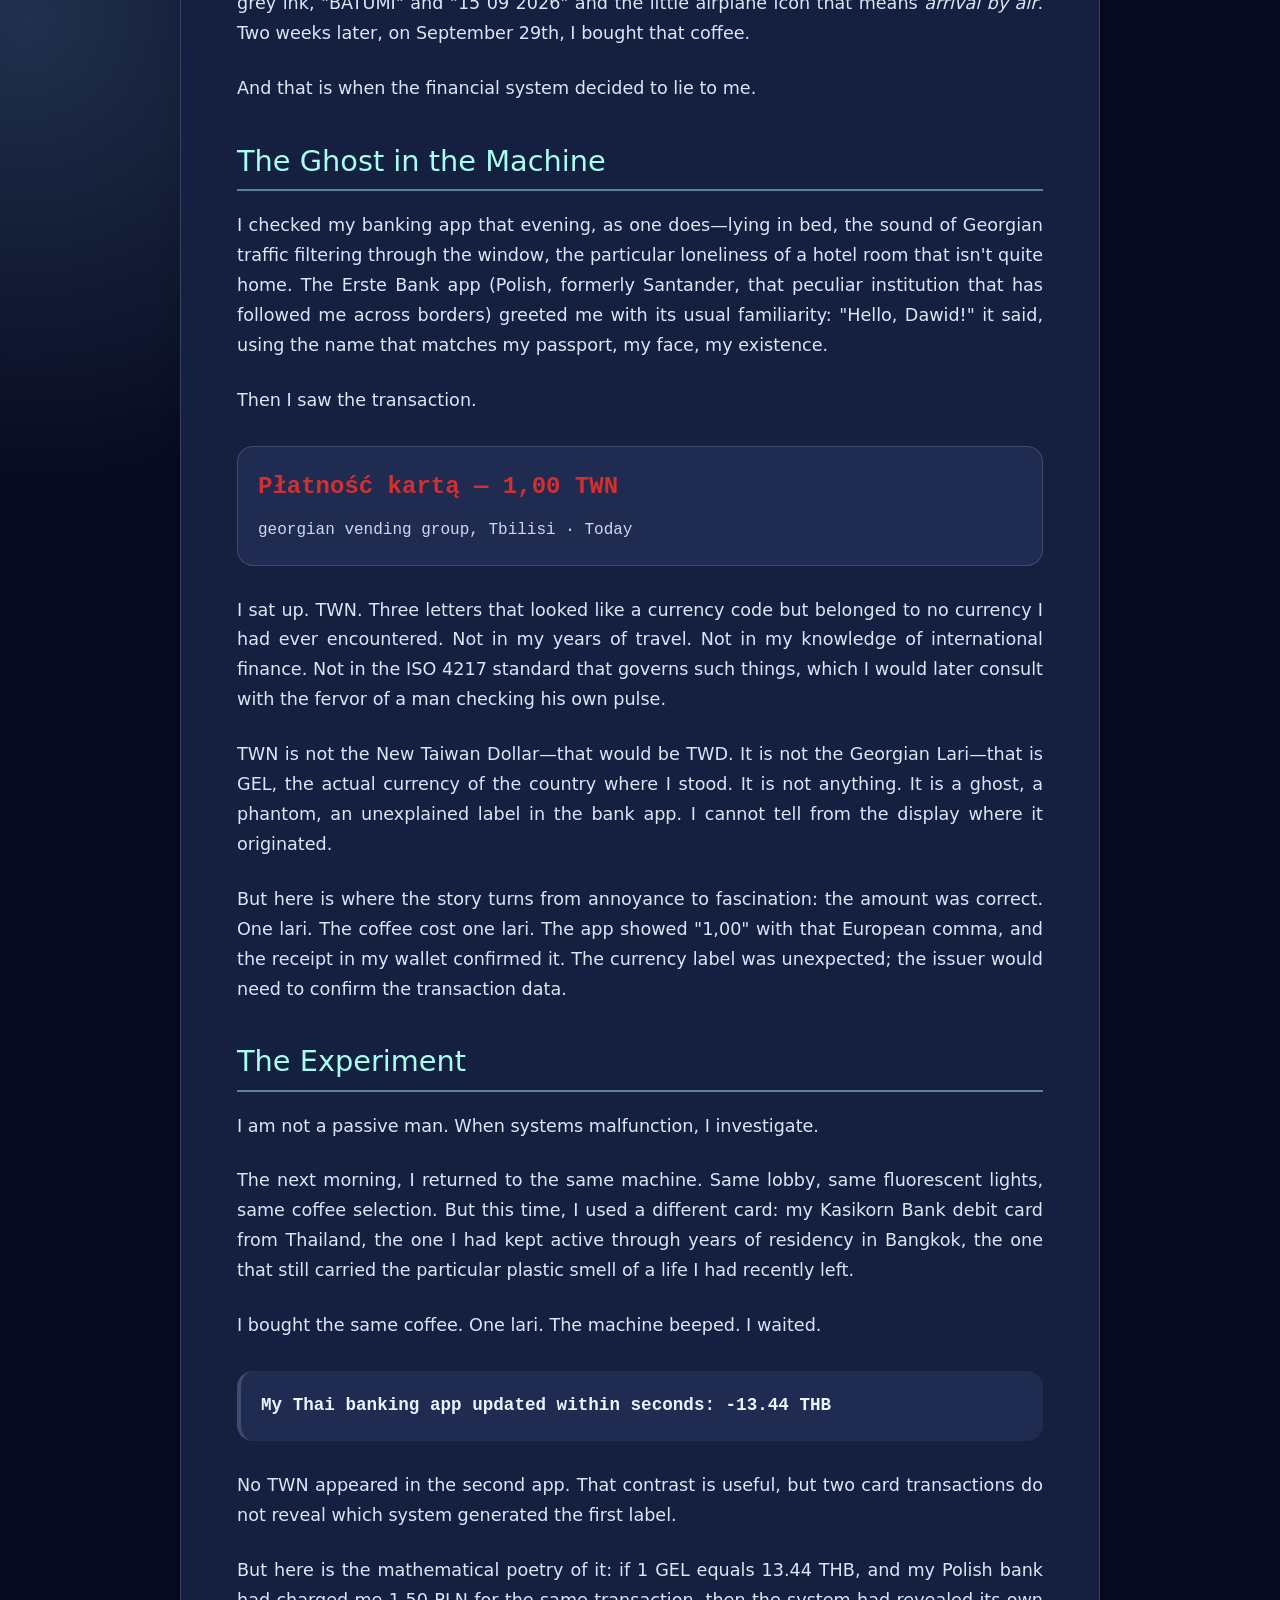
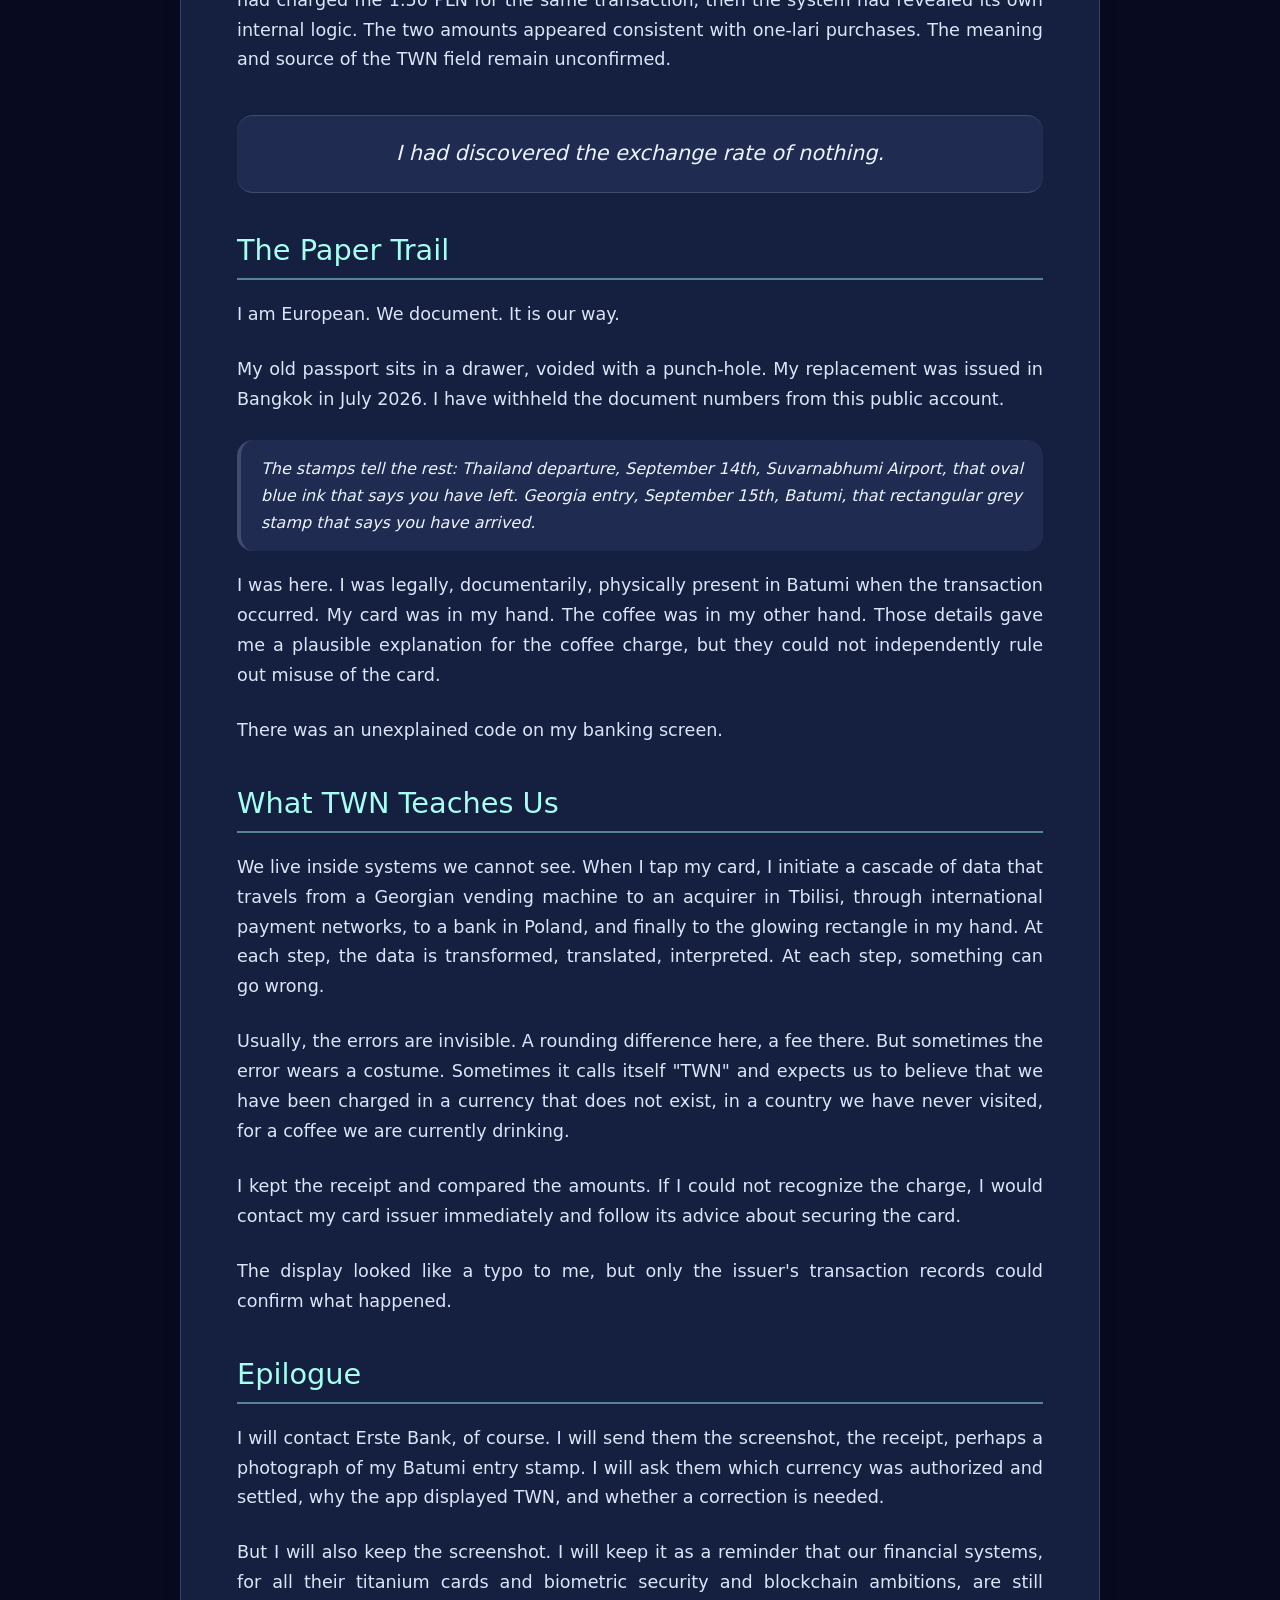
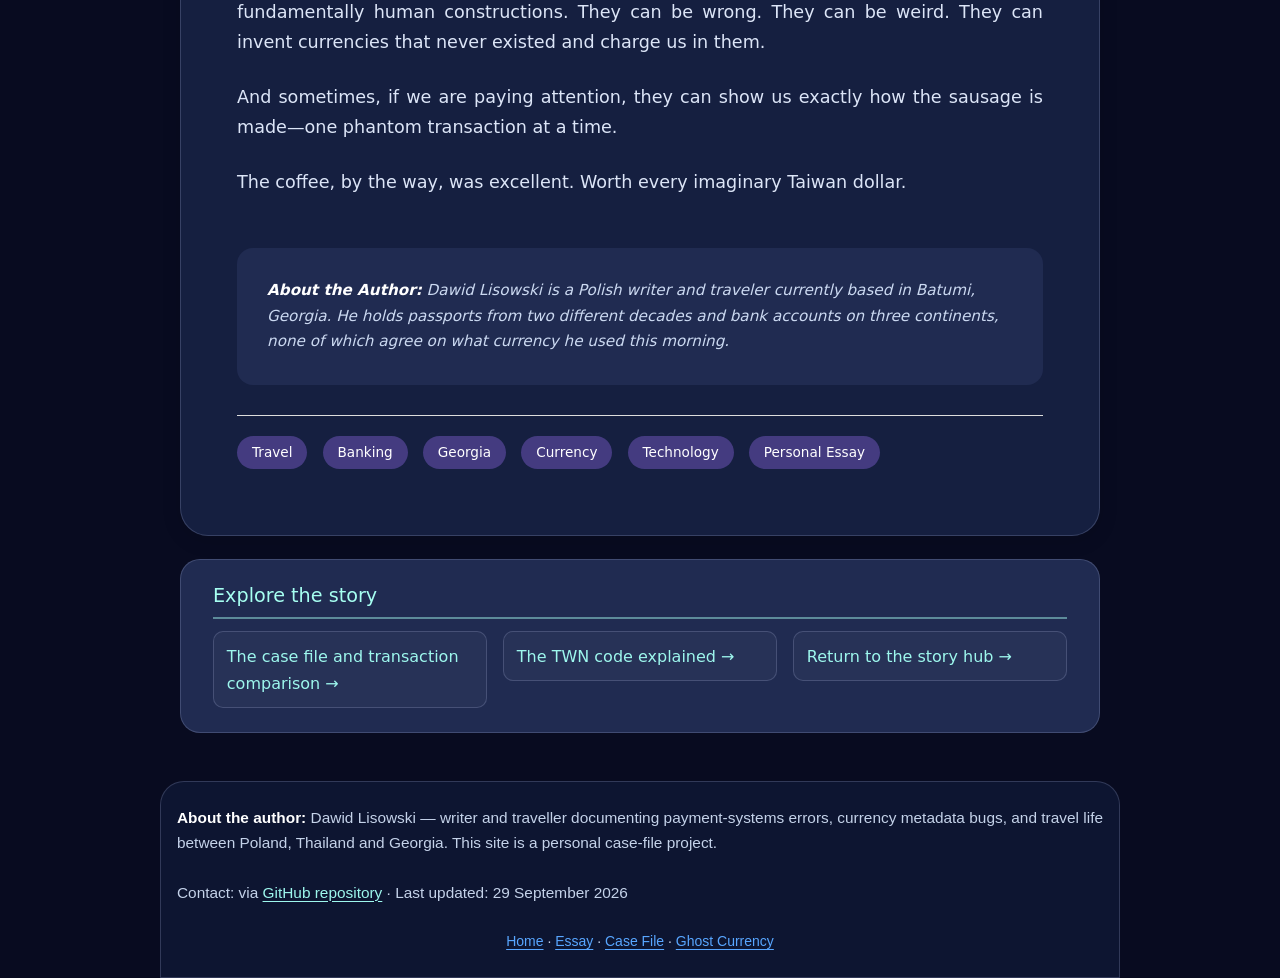
==== commit da21b9b6: "Improve currency case accuracy, privacy, and article navigation" ====
--- a/CurrencyThatNeverExisted.html
+++ b/CurrencyThatNeverExisted.html
@@ -165,6 +165,7 @@
         }
     </style>
 <link rel="stylesheet" href="https://dawidmillenium-design.github.io/Newtaiwandollargeorgia/ghost-cloud.css">
+<script type="application/ld+json">{"@context":"https://schema.org","@type":"Article","headline":"The Currency That Never Existed","author":{"@type":"Person","name":"Dawid Lisowski"},"mainEntityOfPage":"https://dawidmillenium-design.github.io/Newtaiwandollargeorgia/CurrencyThatNeverExisted.html","dateModified":"2026-09-29"}</script>
 </head>
 <body class="ghost-theme">
 <style>
@@ -181,7 +182,7 @@
 <a href="https://dawidmillenium-design.github.io/Newtaiwandollargeorgia/GeorgianVendingGroupLLC.html">Georgian Vending Group</a>
 <a href="https://dawidmillenium-design.github.io/Newtaiwandollargeorgia/NewTaiwanDollarForecast2026.html">TWD Forecast 2026</a>
 <a href="https://dawidmillenium-design.github.io/Newtaiwandollargeorgia/SGDtoTaiwanDollar.html">SGD→TWD Rate</a>
-<a href="https://dawidmillenium-design.github.io/Newtaiwandollargeorgia/TWNStockPriceLive.html">TWN "Stock"</a>
+<a href="https://dawidmillenium-design.github.io/Newtaiwandollargeorgia/TWNStockPriceLive.html">TWN Fund ticker</a>
 <a href="https://dawidmillenium-design.github.io/Newtaiwandollargeorgia/NomuraAssetManagementUSAInc.html">Nomura USA Profile</a>
 </nav>
 <a class="ghost-skip" href="#story">Skip to content</a>
@@ -218,9 +219,9 @@
         
         <p>I sat up. TWN. Three letters that looked like a currency code but belonged to no currency I had ever encountered. Not in my years of travel. Not in my knowledge of international finance. Not in the ISO 4217 standard that governs such things, which I would later consult with the fervor of a man checking his own pulse.</p>
         
-        <p>TWN is not the New Taiwan Dollar—that would be TWD. It is not the Georgian Lari—that is GEL, the actual currency of the country where I stood. It is not anything. It is a ghost, a phantom, a corruption in the pipe between a vending machine in Batumi and a server somewhere in Vienna or Warsaw.</p>
-        
-        <p>But here is where the story turns from annoyance to fascination: the amount was correct. One lari. The coffee cost one lari. The app showed "1,00" with that European comma, and the receipt in my wallet confirmed it. Only the currency label had broken, detaching from reality like a sticker losing its adhesive.</p>
+        <p>TWN is not the New Taiwan Dollar—that would be TWD. It is not the Georgian Lari—that is GEL, the actual currency of the country where I stood. It is not anything. It is a ghost, a phantom, an unexplained label in the bank app. I cannot tell from the display where it originated.</p>
+        
+        <p>But here is where the story turns from annoyance to fascination: the amount was correct. One lari. The coffee cost one lari. The app showed "1,00" with that European comma, and the receipt in my wallet confirmed it. The currency label was unexpected; the issuer would need to confirm the transaction data.</p>
         
         <h2>The Experiment</h2>
         
@@ -234,9 +235,9 @@
             My Thai banking app updated within seconds: -13.44 THB
         </div>
         
-        <p>No phantom currency. No TWN. Just a straightforward conversion from Georgian Lari to Thai Baht, executed with the quiet competence of a banking system that perhaps had fewer layers of legacy code between the terminal and the user interface.</p>
-        
-        <p>But here is the mathematical poetry of it: if 1 GEL equals 13.44 THB, and my Polish bank had charged me 1.50 PLN for the same transaction, then the system had revealed its own internal logic. The "TWN" wasn't a currency at all—it was a placeholder, a corrupted field, a digital hallucination wearing the mask of international finance.</p>
+        <p>No TWN appeared in the second app. That contrast is useful, but two card transactions do not reveal which system generated the first label.</p>
+        
+        <p>But here is the mathematical poetry of it: if 1 GEL equals 13.44 THB, and my Polish bank had charged me 1.50 PLN for the same transaction, then the system had revealed its own internal logic. The two amounts appeared consistent with one-lari purchases. The meaning and source of the TWN field remain unconfirmed.</p>
         
         <div class="pull-quote">
             I had discovered the exchange rate of nothing.
@@ -246,15 +247,15 @@
         
         <p>I am European. We document. It is our way.</p>
         
-        <p>My old passport—ES1421811, issued in 2019, expired 2029—sits in my drawer with a neat punch-hole through the machine-readable zone, voided, retired, a relic of a previous self. My new passport—FL0263070, issued July 20th, 2026, by the Polish Consul in Bangkok—tells the story of my recent life: long enough in Thailand to need replacement documents, transient enough to be issued by consulate rather than ministry.</p>
+        <p>My old passport sits in a drawer, voided with a punch-hole. My replacement was issued in Bangkok in July 2026. I have withheld the document numbers from this public account.</p>
         
         <div class="stamp-reference">
             The stamps tell the rest: Thailand departure, September 14th, Suvarnabhumi Airport, that oval blue ink that says <em>you have left</em>. Georgia entry, September 15th, Batumi, that rectangular grey stamp that says <em>you have arrived</em>.
         </div>
         
-        <p>I was here. I was legally, documentarily, physically present in Batumi when the transaction occurred. My card was in my hand. The coffee was in my other hand. There was no fraud, no cloning, no mysterious Taiwanese hacker draining my account from across the world.</p>
-        
-        <p>There was only a machine that had forgotten what country it lived in.</p>
+        <p>I was here. I was legally, documentarily, physically present in Batumi when the transaction occurred. My card was in my hand. The coffee was in my other hand. Those details gave me a plausible explanation for the coffee charge, but they could not independently rule out misuse of the card.</p>
+        
+        <p>There was an unexplained code on my banking screen.</p>
         
         <h2>What TWN Teaches Us</h2>
         
@@ -262,13 +263,13 @@
         
         <p>Usually, the errors are invisible. A rounding difference here, a fee there. But sometimes the error wears a costume. Sometimes it calls itself "TWN" and expects us to believe that we have been charged in a currency that does not exist, in a country we have never visited, for a coffee we are currently drinking.</p>
         
-        <p>The temptation is to panic—to freeze the card, to call the fraud line, to imagine shadowy figures in Taipei buying electronics with our stolen numbers. But the stamps in my passport argue otherwise. The "Hello, Dawid!" on my app argues otherwise. The simple, boring, beautiful mathematics of 1.50 PLN and 13.44 THB argue otherwise.</p>
-        
-        <p>This was not theft. This was a typo with delusions of grandeur.</p>
+        <p>I kept the receipt and compared the amounts. If I could not recognize the charge, I would contact my card issuer immediately and follow its advice about securing the card.</p>
+        
+        <p>The display looked like a typo to me, but only the issuer's transaction records could confirm what happened.</p>
         
         <h2>Epilogue</h2>
         
-        <p>I will contact Erste Bank, of course. I will send them the screenshot, the receipt, perhaps a photograph of my Batumi entry stamp. I will ask them to correct the currency code from TWN to GEL, to ensure their system recognizes Georgian Lari in the future, to prevent some future traveler from experiencing the same moment of existential confusion.</p>
+        <p>I will contact Erste Bank, of course. I will send them the screenshot, the receipt, perhaps a photograph of my Batumi entry stamp. I will ask them which currency was authorized and settled, why the app displayed TWN, and whether a correction is needed.</p>
         
         <p>But I will also keep the screenshot. I will keep it as a reminder that our financial systems, for all their titanium cards and biometric security and blockchain ambitions, are still fundamentally human constructions. They can be wrong. They can be weird. They can invent currencies that never existed and charge us in them.</p>
         
@@ -289,6 +290,7 @@
             <span class="tag">Personal Essay</span>
         </div>
     </div>
+<aside class="related-reading" aria-label="Related reading"><h2>Explore the story</h2><ul><li><a href="https://dawidmillenium-design.github.io/Newtaiwandollargeorgia/TheGhostCurrencyofBatumi.html">The case file and transaction comparison →</a></li><li><a href="https://dawidmillenium-design.github.io/Newtaiwandollargeorgia/WhatIsGhostCurrency.html">The TWN code explained →</a></li><li><a href="https://dawidmillenium-design.github.io/Newtaiwandollargeorgia/index.html">Return to the story hub →</a></li></ul></aside>
 <footer class="audit-footer" style="margin-top:40px;padding:24px 16px;border-top:1px solid #30363d;background:#161b22;color:#8b949e;font:14px/1.6 -apple-system,BlinkMacSystemFont,'Segoe UI',Roboto,Arial,sans-serif;text-align:center;">
 <p><strong>About the author:</strong> Dawid Lisowski — writer and traveller documenting payment-systems errors, currency metadata bugs, and travel life between Poland, Thailand and Georgia. This site is a personal case-file project.</p>
 <p>Contact: via <a href="https://github.com/dawidmillenium-design/Newtaiwandollargeorgia" rel="nofollow noopener" target="_blank">GitHub repository</a> · Last updated: 29 September 2026</p>
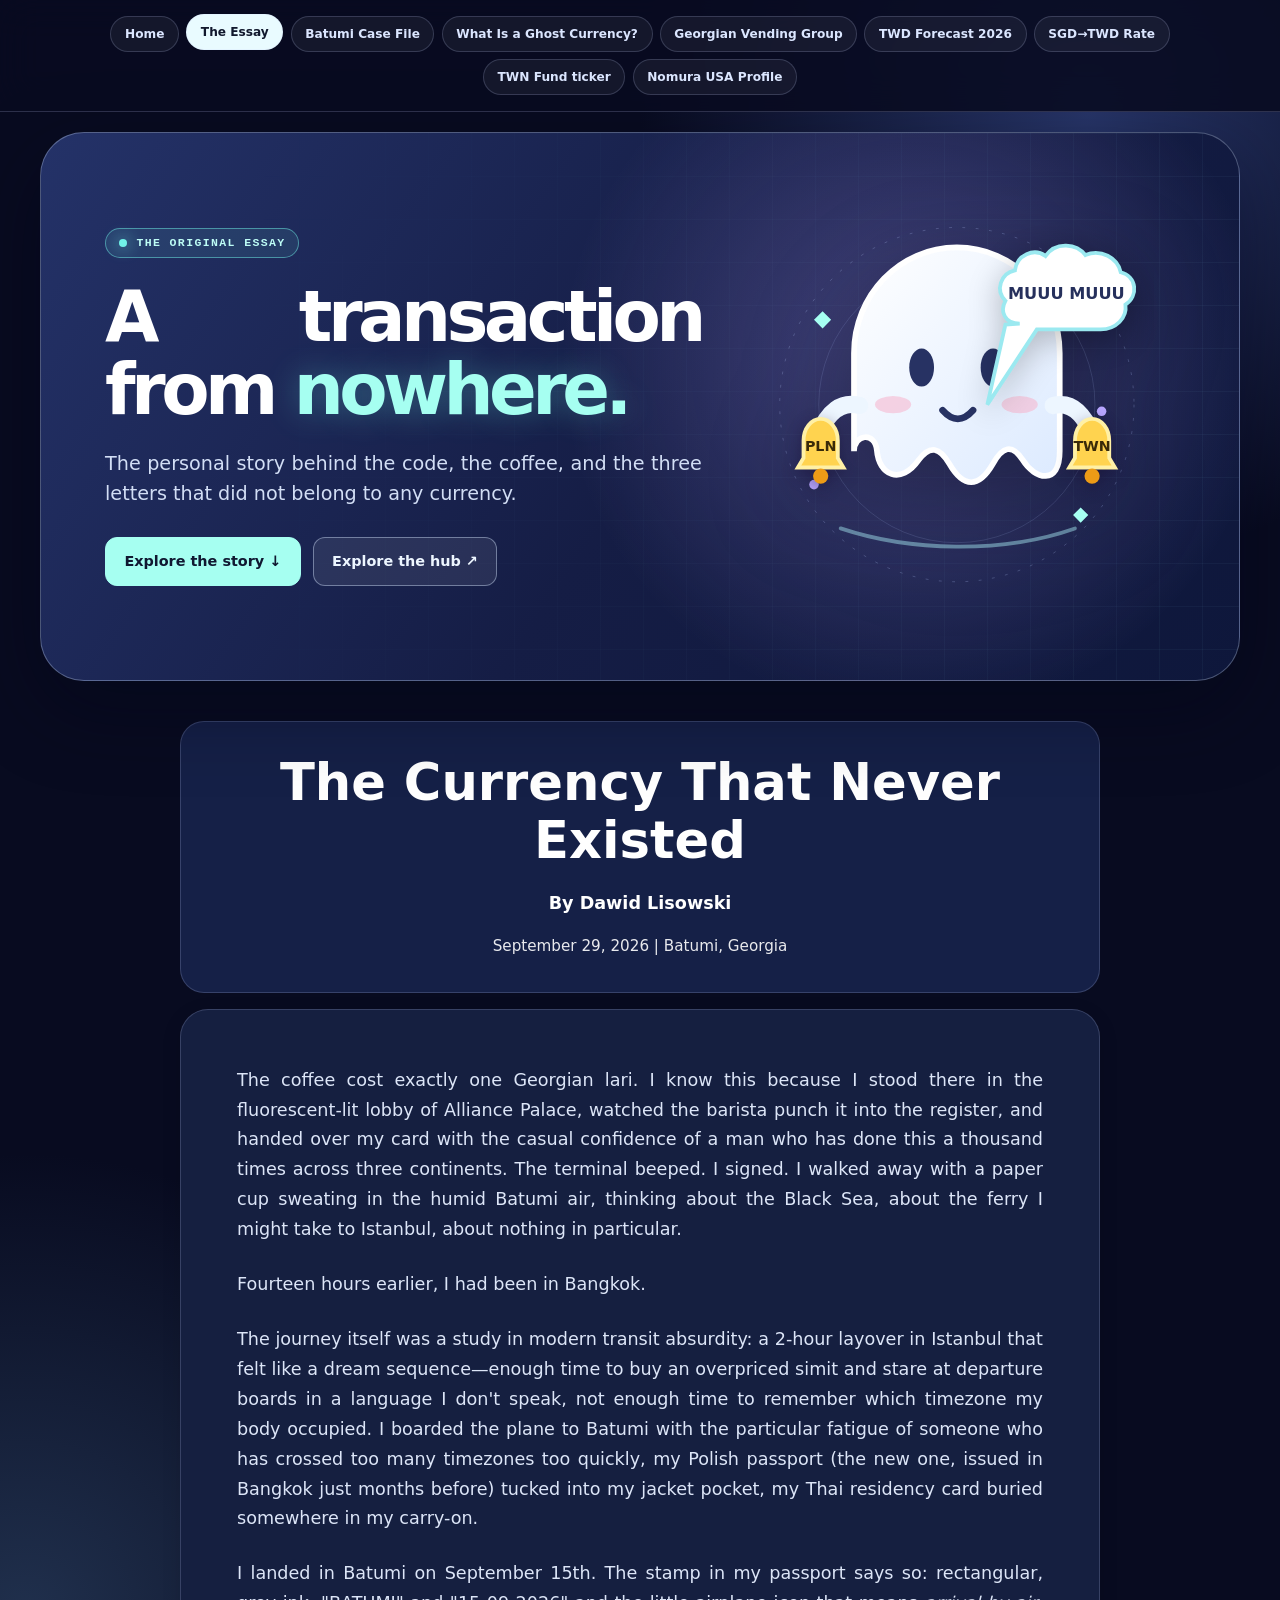
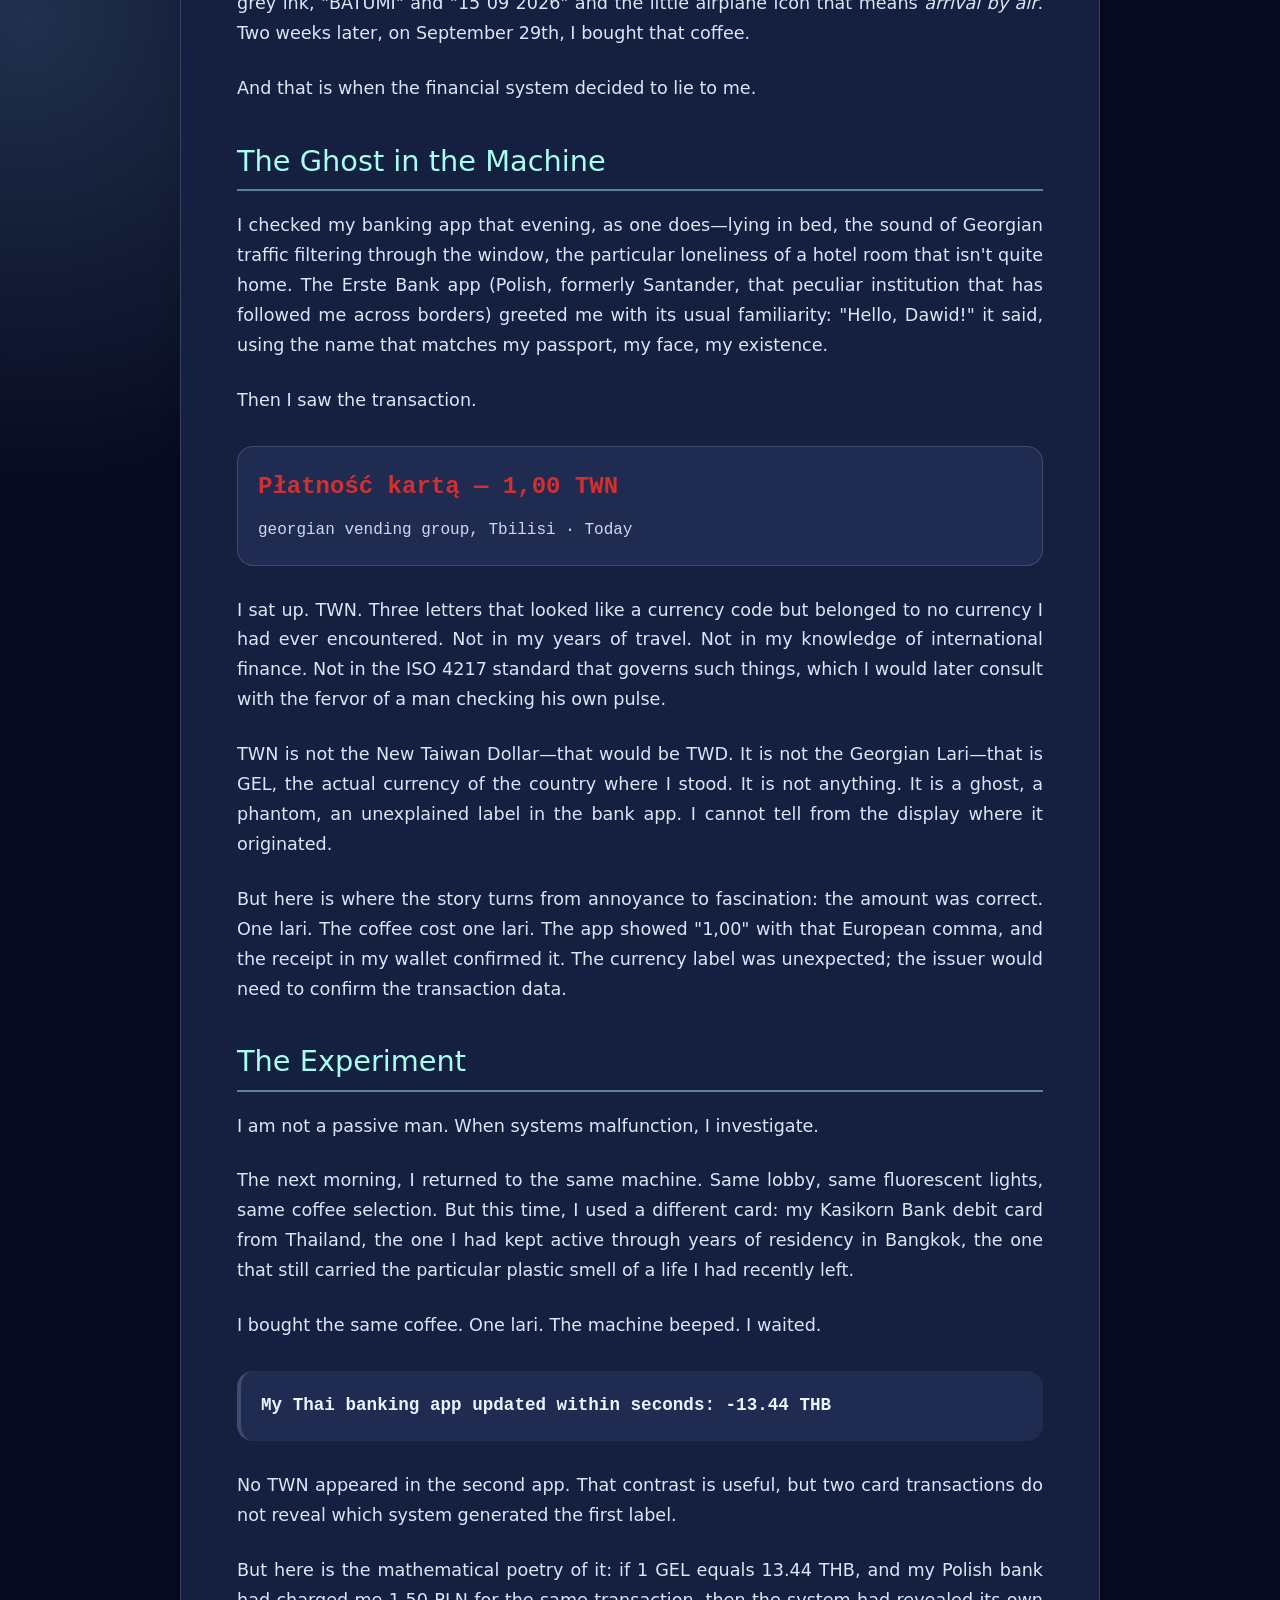
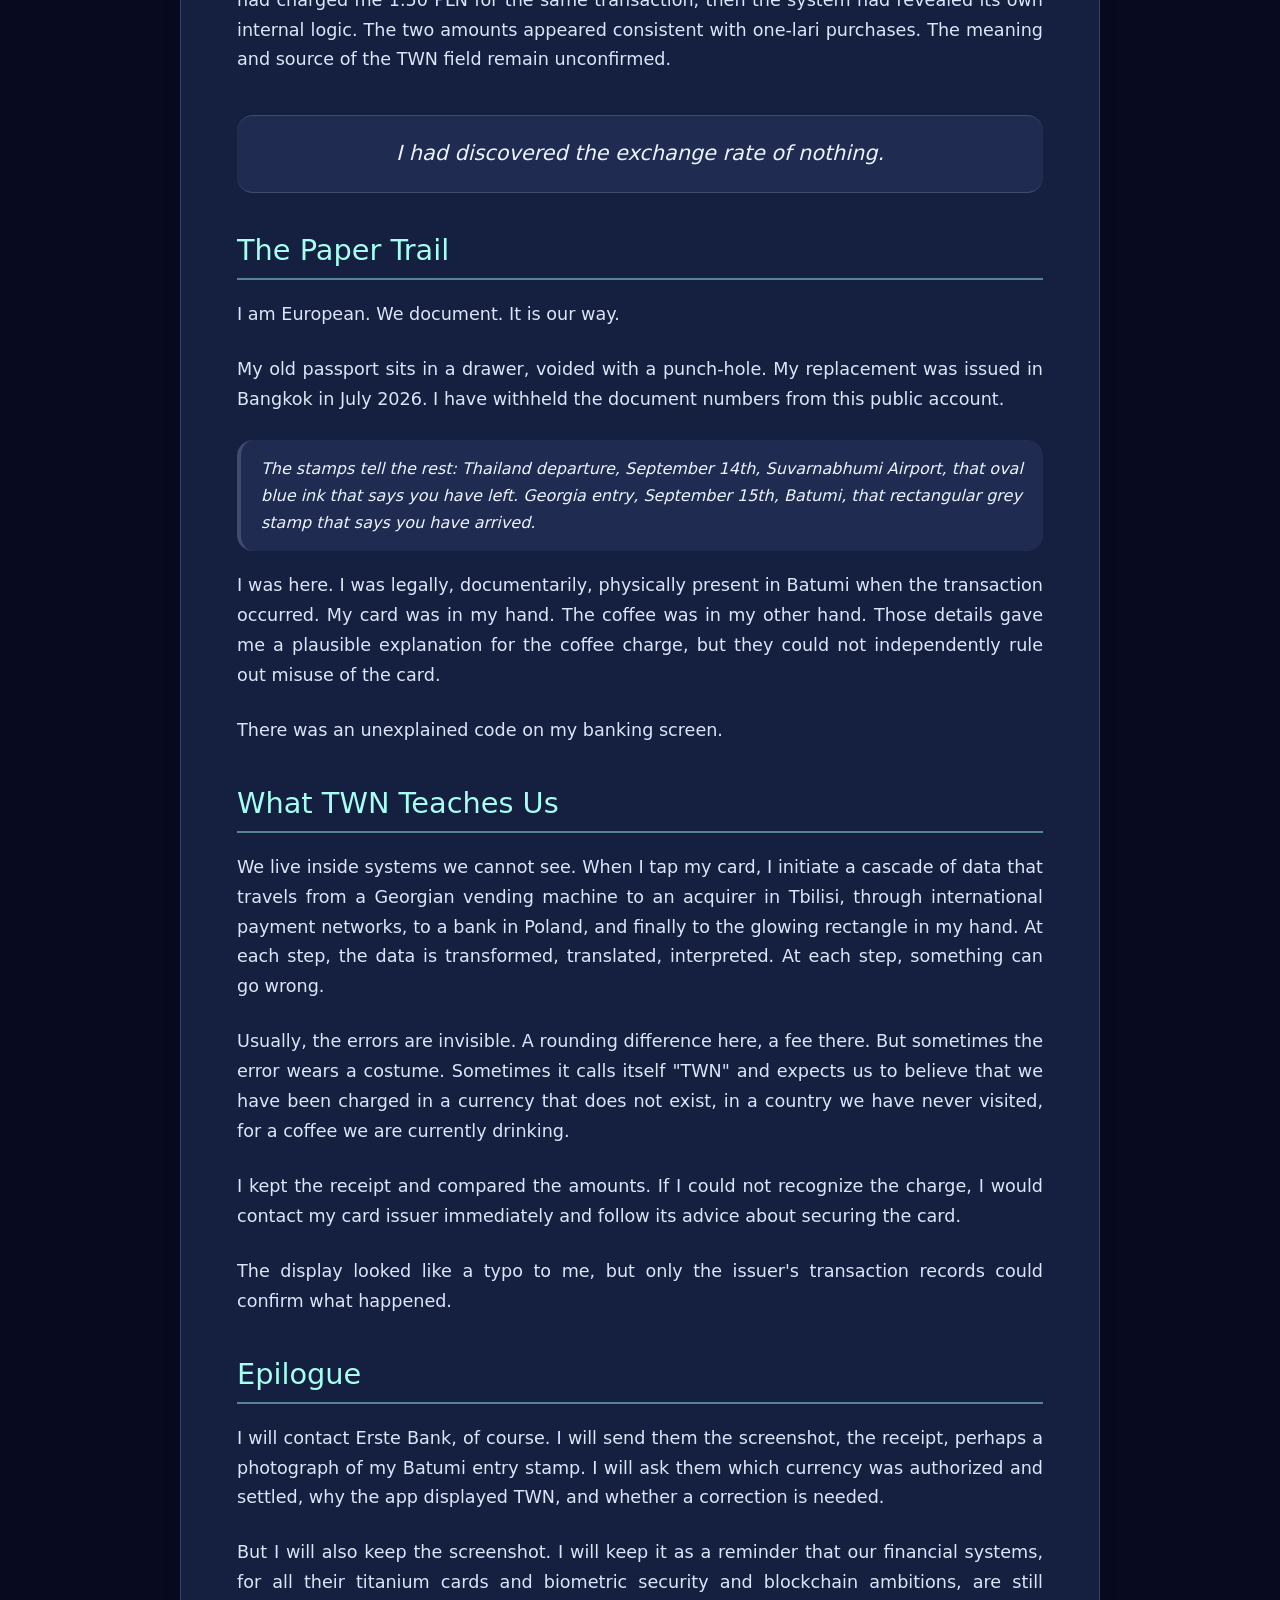
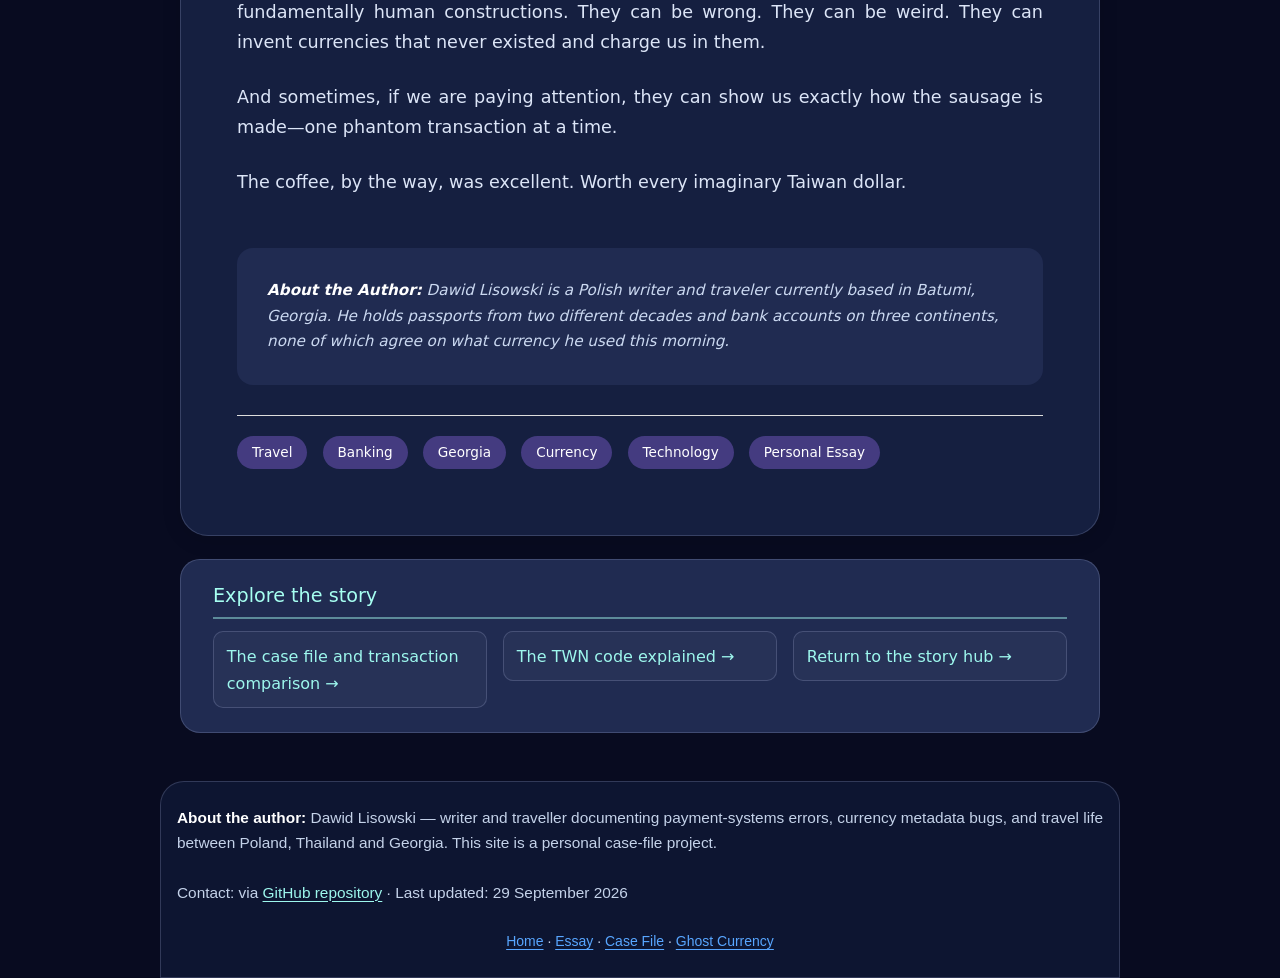
==== commit 4bc928dc: "Animate ghost with PLN and TWN bells and show THB evidence image" ====
--- a/CurrencyThatNeverExisted.html
+++ b/CurrencyThatNeverExisted.html
@@ -164,7 +164,7 @@
             }
         }
     </style>
-<link rel="stylesheet" href="https://dawidmillenium-design.github.io/Newtaiwandollargeorgia/ghost-cloud.css">
+<link rel="stylesheet" href="https://dawidmillenium-design.github.io/Newtaiwandollargeorgia/ghost-cloud.css?v=20260929-bells">
 <script type="application/ld+json">{"@context":"https://schema.org","@type":"Article","headline":"The Currency That Never Existed","author":{"@type":"Person","name":"Dawid Lisowski"},"mainEntityOfPage":"https://dawidmillenium-design.github.io/Newtaiwandollargeorgia/CurrencyThatNeverExisted.html","dateModified":"2026-09-29"}</script>
 </head>
 <body class="ghost-theme">
@@ -186,7 +186,7 @@
 <a href="https://dawidmillenium-design.github.io/Newtaiwandollargeorgia/NomuraAssetManagementUSAInc.html">Nomura USA Profile</a>
 </nav>
 <a class="ghost-skip" href="#story">Skip to content</a>
-<section class="ghost-hero" aria-label="Site introduction"><div class="ghost-copy"><p class="ghost-eyebrow">THE ORIGINAL ESSAY</p><p class="ghost-title">A transaction from <em>nowhere.</em></p><p class="ghost-lead">The personal story behind the code, the coffee, and the three letters that did not belong to any currency.</p><div class="ghost-actions"><a href="#story">Explore the story ↓</a><a href="https://dawidmillenium-design.github.io/Newtaiwandollargeorgia/index.html">Explore the hub ↗</a></div></div><div class="ghost-art" aria-hidden="true"><svg viewBox="0 0 420 440" xmlns="http://www.w3.org/2000/svg"><defs><linearGradient id="ghost-fill" x1="0" y1="0" x2="1" y2="1"><stop stop-color="#fff"/><stop offset="1" stop-color="#dceaff"/></linearGradient><linearGradient id="coin-fill" x1="0" x2="1"><stop stop-color="#a6fff1"/><stop offset="1" stop-color="#9b91ff"/></linearGradient></defs><circle cx="213" cy="218" r="186" fill="none" stroke="#b5c9ff" stroke-opacity=".26" stroke-dasharray="3 11"/><circle cx="213" cy="218" r="145" fill="none" stroke="#b5c9ff" stroke-opacity=".15"/><path d="M105 267V164c0-61 48-111 108-111s108 50 108 111v103c0 36-26 30-39 9-11-17-21-14-31 4-15 26-31 26-46 0-10-17-20-20-32-4-19 27-42 16-44-10-2-20-24-17-24 1Z" fill="url(#ghost-fill)" stroke="#fff" stroke-width="6"/><ellipse cx="176" cy="179" rx="13" ry="20" fill="#273263"/><ellipse cx="251" cy="179" rx="13" ry="20" fill="#273263"/><path d="M198 224q16 18 32 0" fill="none" stroke="#273263" stroke-linecap="round" stroke-width="7"/><ellipse cx="146" cy="218" rx="19" ry="9" fill="#f7b9d1" opacity=".6"/><ellipse cx="279" cy="218" rx="19" ry="9" fill="#f7b9d1" opacity=".6"/><circle cx="328" cy="110" r="42" fill="url(#coin-fill)" stroke="#fff" stroke-width="5"/><text x="328" y="121" text-anchor="middle" font-family="ui-monospace,monospace" font-size="27" font-weight="900" fill="#20305c">TWN</text><path d="m63 129 9 9 9-9-9-9zM335 334l8 8 8-8-8-8z" fill="#a6fff1"/><circle cx="63" cy="302" r="5" fill="#b8a6ff"/><circle cx="365" cy="225" r="5" fill="#b8a6ff"/><path d="M91 348c72 24 169 27 246 0" fill="none" stroke="#9ddde7" stroke-width="4" stroke-linecap="round" opacity=".5"/></svg></div></section>
+<section class="ghost-hero" aria-label="Site introduction"><div class="ghost-copy"><p class="ghost-eyebrow">THE ORIGINAL ESSAY</p><p class="ghost-title">A transaction from <em>nowhere.</em></p><p class="ghost-lead">The personal story behind the code, the coffee, and the three letters that did not belong to any currency.</p><div class="ghost-actions"><a href="#story">Explore the story ↓</a><a href="https://dawidmillenium-design.github.io/Newtaiwandollargeorgia/index.html">Explore the hub ↗</a></div></div><div class="ghost-art" aria-hidden="true"><svg viewBox="0 0 420 440" xmlns="http://www.w3.org/2000/svg"><defs><linearGradient id="ghost-fill" x1="0" y1="0" x2="1" y2="1"><stop stop-color="#fff"/><stop offset="1" stop-color="#dceaff"/></linearGradient><linearGradient id="coin-fill" x1="0" x2="1"><stop stop-color="#a6fff1"/><stop offset="1" stop-color="#9b91ff"/></linearGradient></defs><circle cx="213" cy="218" r="186" fill="none" stroke="#b5c9ff" stroke-opacity=".26" stroke-dasharray="3 11"/><circle cx="213" cy="218" r="145" fill="none" stroke="#b5c9ff" stroke-opacity=".15"/><path d="M105 267V164c0-61 48-111 108-111s108 50 108 111v103c0 36-26 30-39 9-11-17-21-14-31 4-15 26-31 26-46 0-10-17-20-20-32-4-19 27-42 16-44-10-2-20-24-17-24 1Z" fill="url(#ghost-fill)" stroke="#fff" stroke-width="6"/><ellipse cx="176" cy="179" rx="13" ry="20" fill="#273263"/><ellipse cx="251" cy="179" rx="13" ry="20" fill="#273263"/><path d="M198 224q16 18 32 0" fill="none" stroke="#273263" stroke-linecap="round" stroke-width="7"/><ellipse cx="146" cy="218" rx="19" ry="9" fill="#f7b9d1" opacity=".6"/><ellipse cx="279" cy="218" rx="19" ry="9" fill="#f7b9d1" opacity=".6"/><path d="m63 129 9 9 9-9-9-9zM335 334l8 8 8-8-8-8z" fill="#a6fff1"/><circle cx="63" cy="302" r="5" fill="#b8a6ff"/><circle cx="365" cy="225" r="5" fill="#b8a6ff"/><path d="M91 348c72 24 169 27 246 0" fill="none" stroke="#9ddde7" stroke-width="4" stroke-linecap="round" opacity=".5"/><g class="ghost-arms" fill="none" stroke="#edf6ff" stroke-width="18" stroke-linecap="round"><path d="M111 219 Q83 211 67 251"/><path d="M314 219 Q340 212 356 251"/></g><g class="ghost-bell ghost-bell-pln"><path d="M46 284h48l-6-10v-18c0-13-8-23-18-23s-18 10-18 23v18z" fill="#ffd34f" stroke="#fff0a5" stroke-width="4"/><circle cx="70" cy="293" r="8" fill="#ed9b16"/><text x="70" y="267" text-anchor="middle" font-family="ui-sans-serif,system-ui,sans-serif" font-size="15" font-weight="900" fill="#392a09">PLN</text></g><g class="ghost-bell ghost-bell-twn"><path d="M331 284h48l-6-10v-18c0-13-8-23-18-23s-18 10-18 23v18z" fill="#ffd34f" stroke="#fff0a5" stroke-width="4"/><circle cx="355" cy="293" r="8" fill="#ed9b16"/><text x="355" y="267" text-anchor="middle" font-family="ui-sans-serif,system-ui,sans-serif" font-size="15" font-weight="900" fill="#392a09">TWN</text></g><g class="ghost-speech"><path d="M279 133c-16 0-21-13-15-24-11-11-5-29 10-32 2-16 20-24 32-15 11-16 33-13 42-1 16-7 34 3 37 18 17 4 19 25 5 34 2 14-10 26-26 26h-67l-52 79 19-84z" fill="#fff" stroke="#9be9f0" stroke-width="4"/><text x="328" y="107" text-anchor="middle" font-family="ui-sans-serif,system-ui,sans-serif" font-size="17" font-weight="900" fill="#26305c">MUUU MUUU</text></g></svg></div></section>
 <div id="story"></div>
 
     <div class="header">
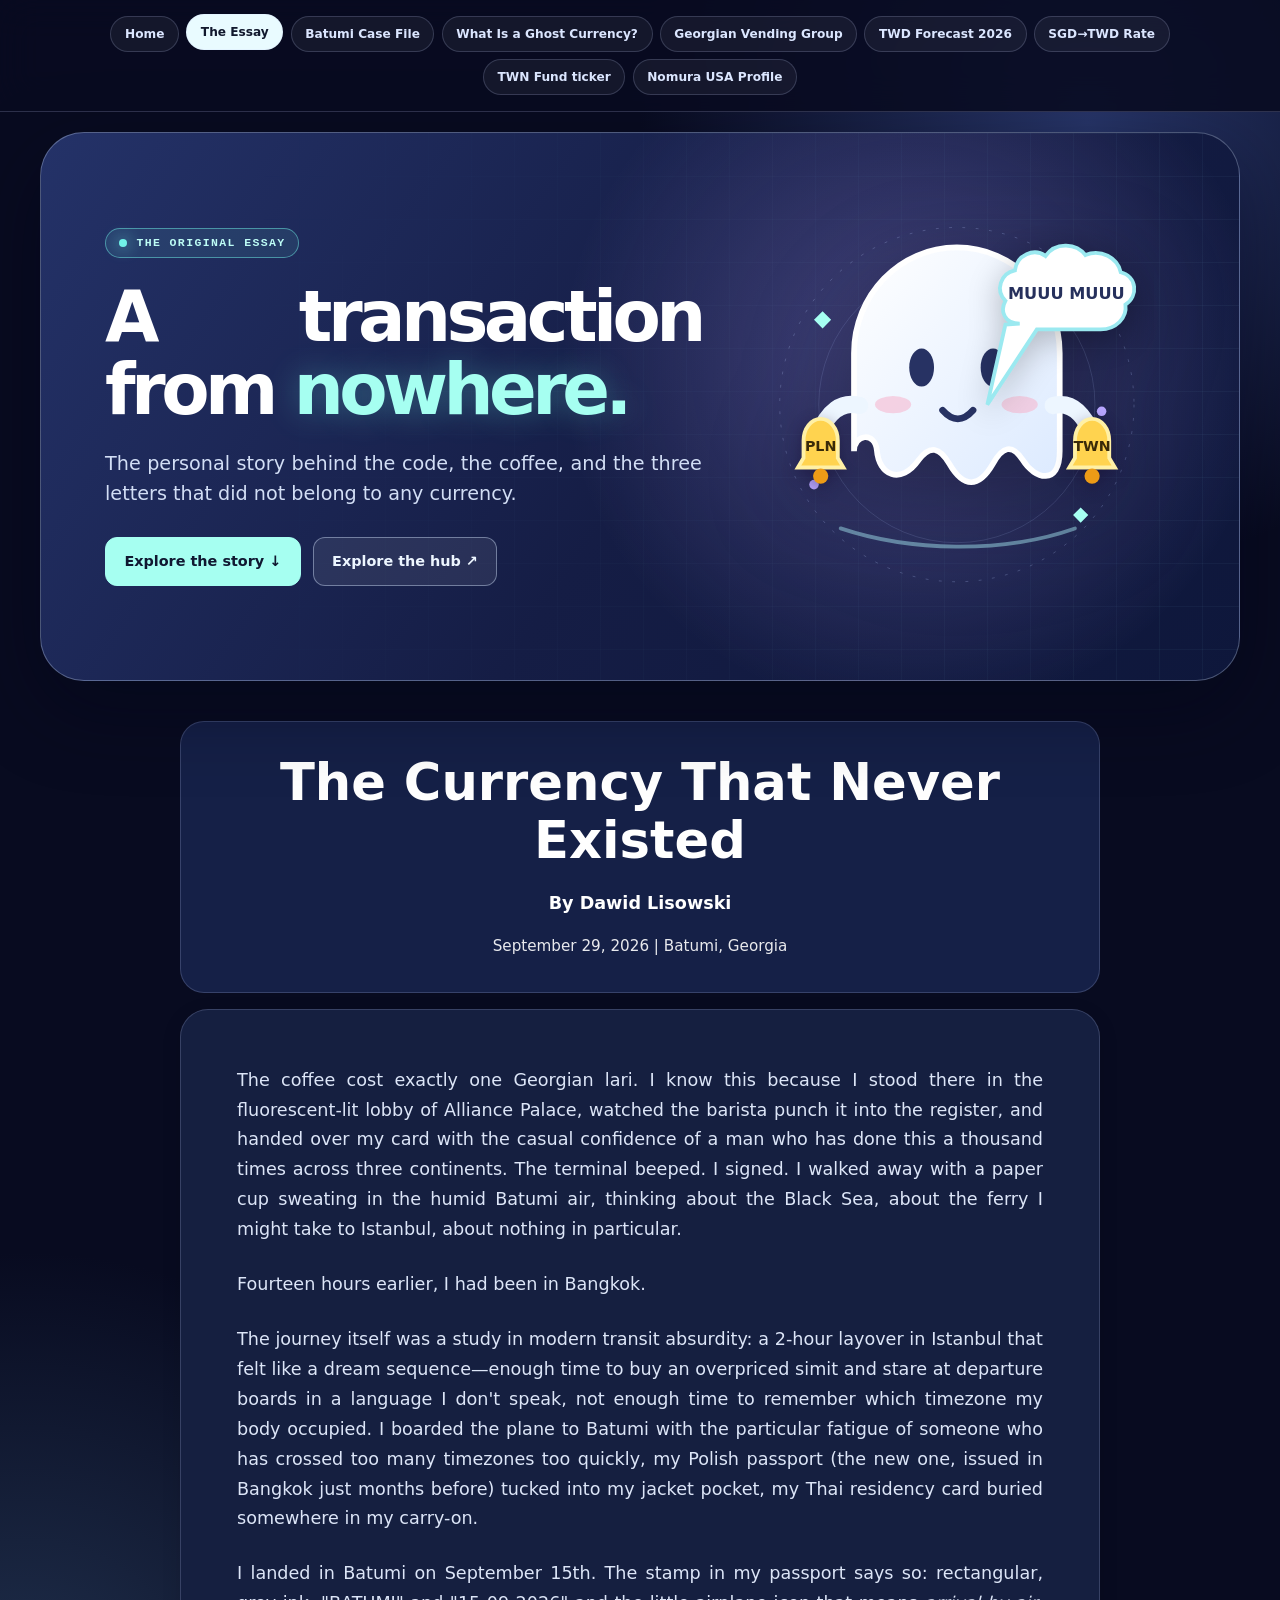
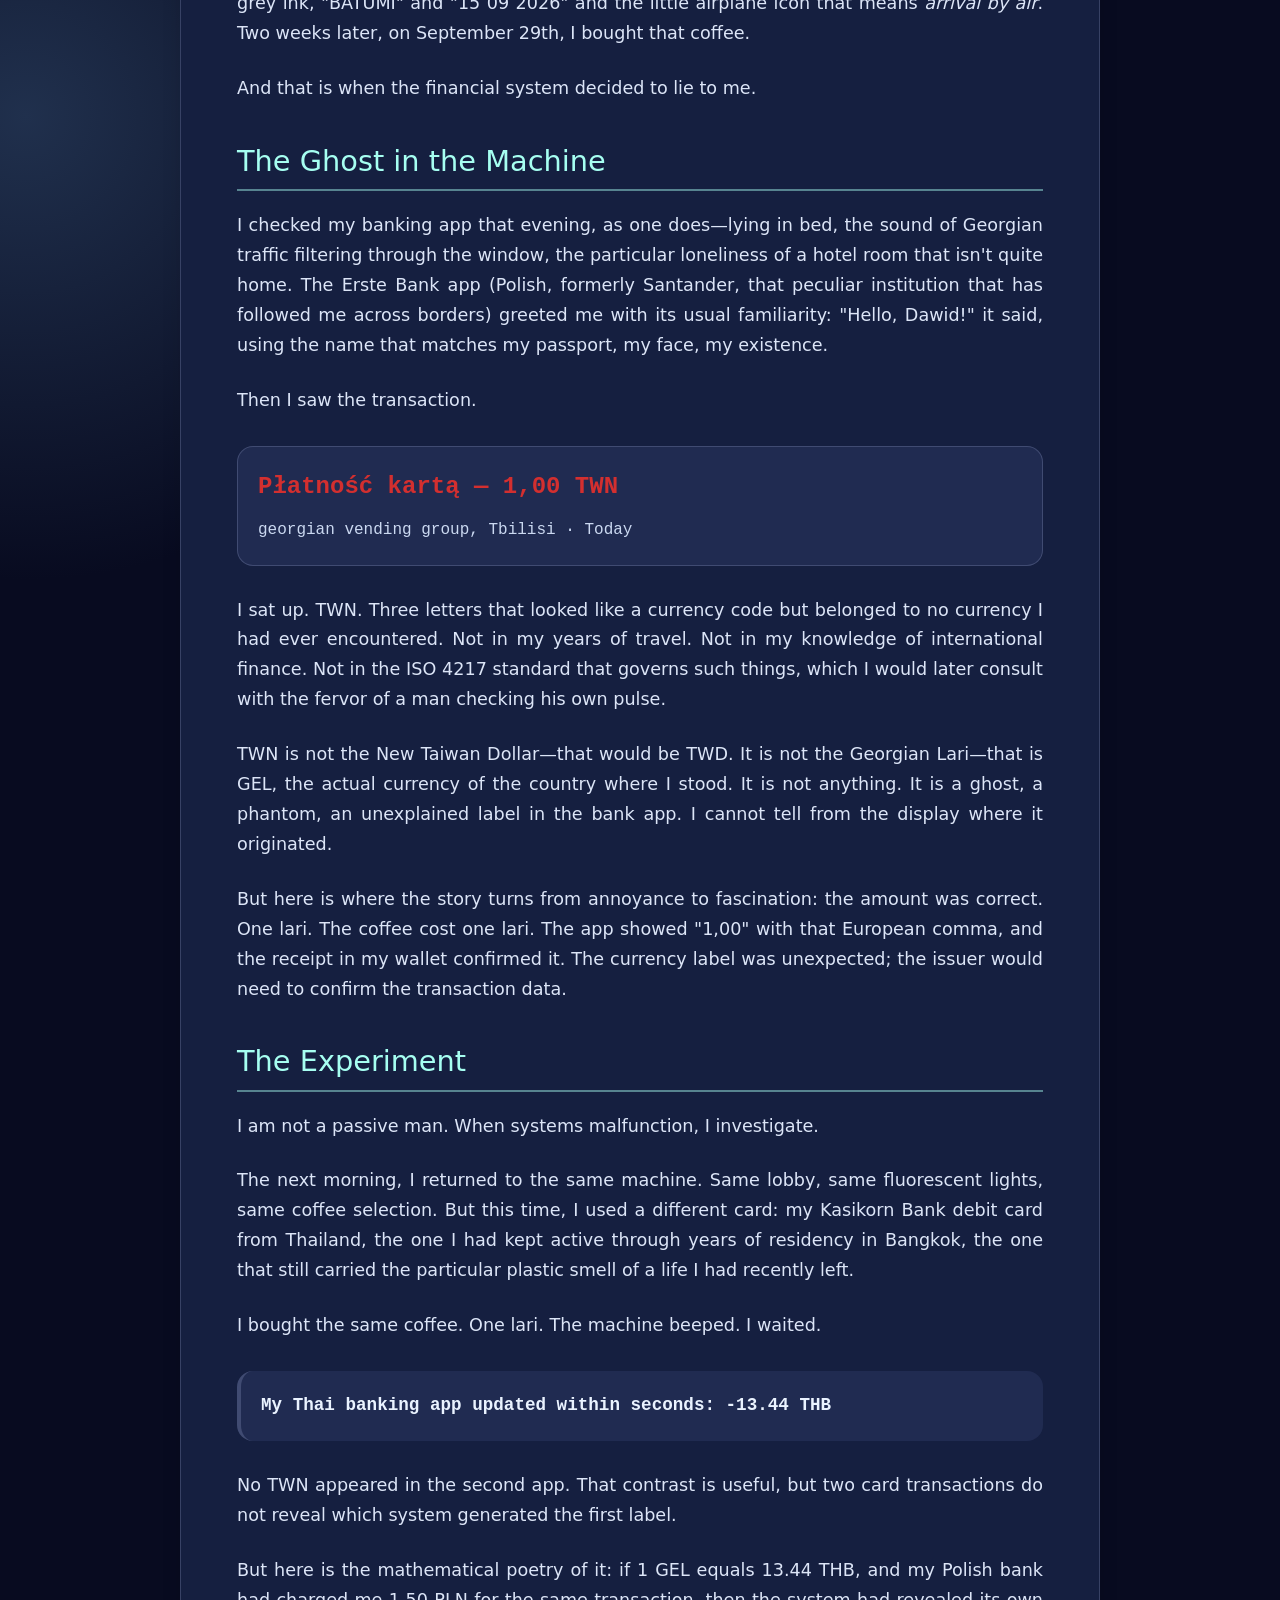
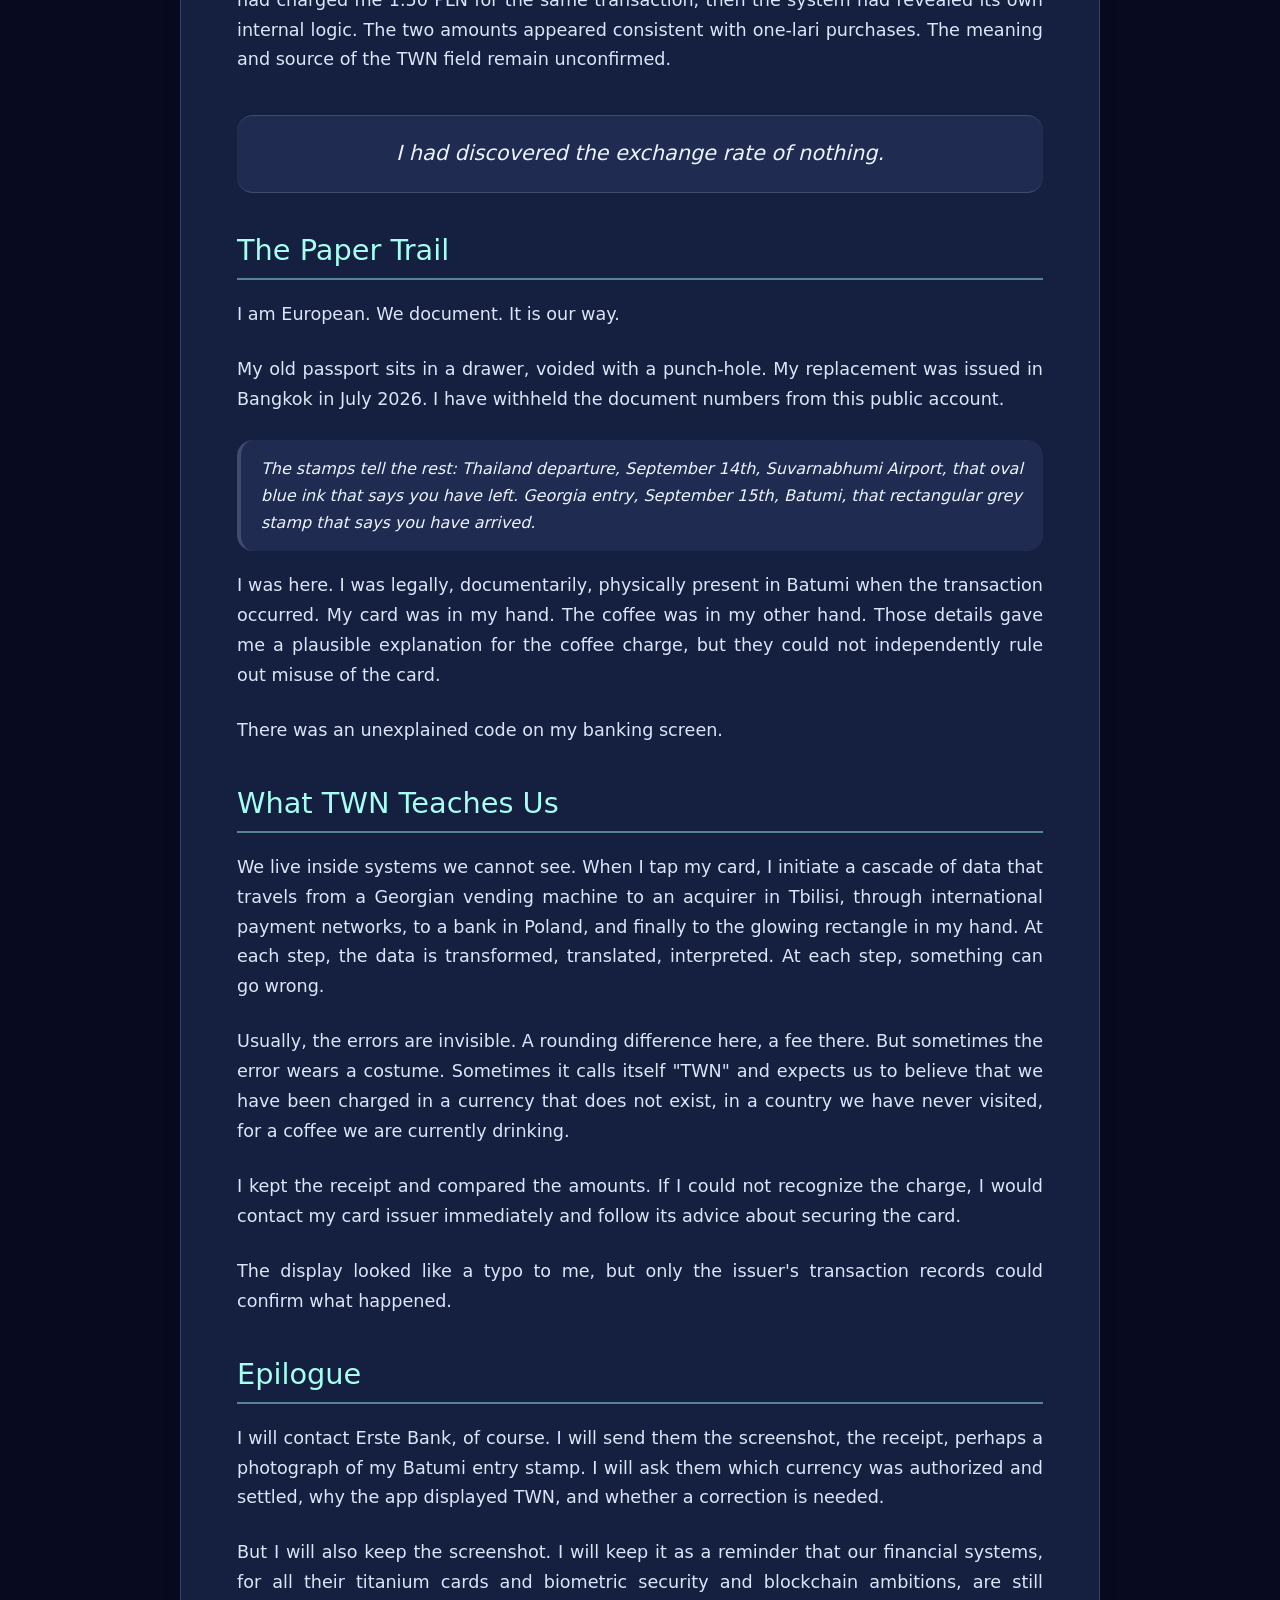
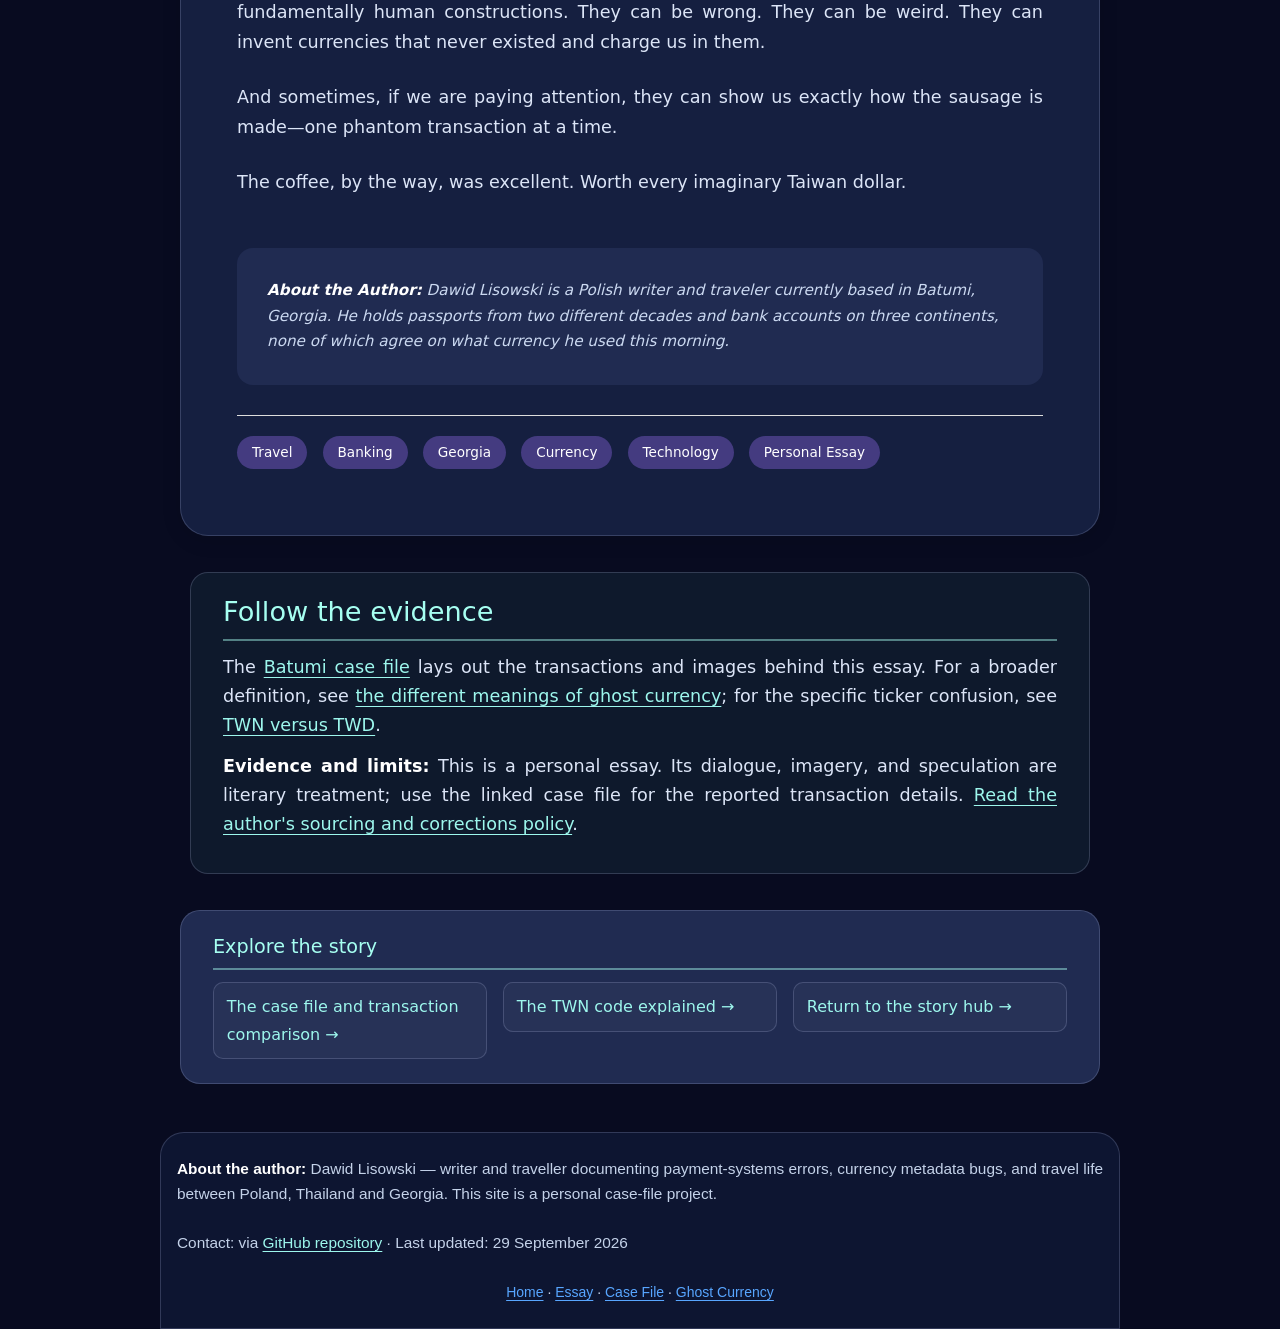
==== commit c671fb67: "Improve contextual internal links and editorial transparency across pages" ====
--- a/CurrencyThatNeverExisted.html
+++ b/CurrencyThatNeverExisted.html
@@ -164,7 +164,7 @@
             }
         }
     </style>
-<link rel="stylesheet" href="https://dawidmillenium-design.github.io/Newtaiwandollargeorgia/ghost-cloud.css?v=20260929-bells">
+<link rel="stylesheet" href="https://dawidmillenium-design.github.io/Newtaiwandollargeorgia/ghost-cloud.css?v=20260929-editorial">
 <script type="application/ld+json">{"@context":"https://schema.org","@type":"Article","headline":"The Currency That Never Existed","author":{"@type":"Person","name":"Dawid Lisowski"},"mainEntityOfPage":"https://dawidmillenium-design.github.io/Newtaiwandollargeorgia/CurrencyThatNeverExisted.html","dateModified":"2026-09-29"}</script>
 </head>
 <body class="ghost-theme">
@@ -290,6 +290,8 @@
             <span class="tag">Personal Essay</span>
         </div>
     </div>
+
+<section class="editorial-context" aria-label="Further reading and evidence"><h2>Follow the evidence</h2><p>The <a href="https://dawidmillenium-design.github.io/Newtaiwandollargeorgia/TheGhostCurrencyofBatumi.html">Batumi case file</a> lays out the transactions and images behind this essay. For a broader definition, see <a href="https://dawidmillenium-design.github.io/Newtaiwandollargeorgia/WhatIsGhostCurrency.html">the different meanings of ghost currency</a>; for the specific ticker confusion, see <a href="https://dawidmillenium-design.github.io/Newtaiwandollargeorgia/TWNStockPriceLive.html">TWN versus TWD</a>.</p><p><strong>Evidence and limits:</strong> This is a personal essay. Its dialogue, imagery, and speculation are literary treatment; use the linked case file for the reported transaction details. <a href="https://dawidmillenium-design.github.io/Newtaiwandollargeorgia/AboutAndMethodology.html">Read the author's sourcing and corrections policy</a>.</p></section>
 <aside class="related-reading" aria-label="Related reading"><h2>Explore the story</h2><ul><li><a href="https://dawidmillenium-design.github.io/Newtaiwandollargeorgia/TheGhostCurrencyofBatumi.html">The case file and transaction comparison →</a></li><li><a href="https://dawidmillenium-design.github.io/Newtaiwandollargeorgia/WhatIsGhostCurrency.html">The TWN code explained →</a></li><li><a href="https://dawidmillenium-design.github.io/Newtaiwandollargeorgia/index.html">Return to the story hub →</a></li></ul></aside>
 <footer class="audit-footer" style="margin-top:40px;padding:24px 16px;border-top:1px solid #30363d;background:#161b22;color:#8b949e;font:14px/1.6 -apple-system,BlinkMacSystemFont,'Segoe UI',Roboto,Arial,sans-serif;text-align:center;">
 <p><strong>About the author:</strong> Dawid Lisowski — writer and traveller documenting payment-systems errors, currency metadata bugs, and travel life between Poland, Thailand and Georgia. This site is a personal case-file project.</p>
